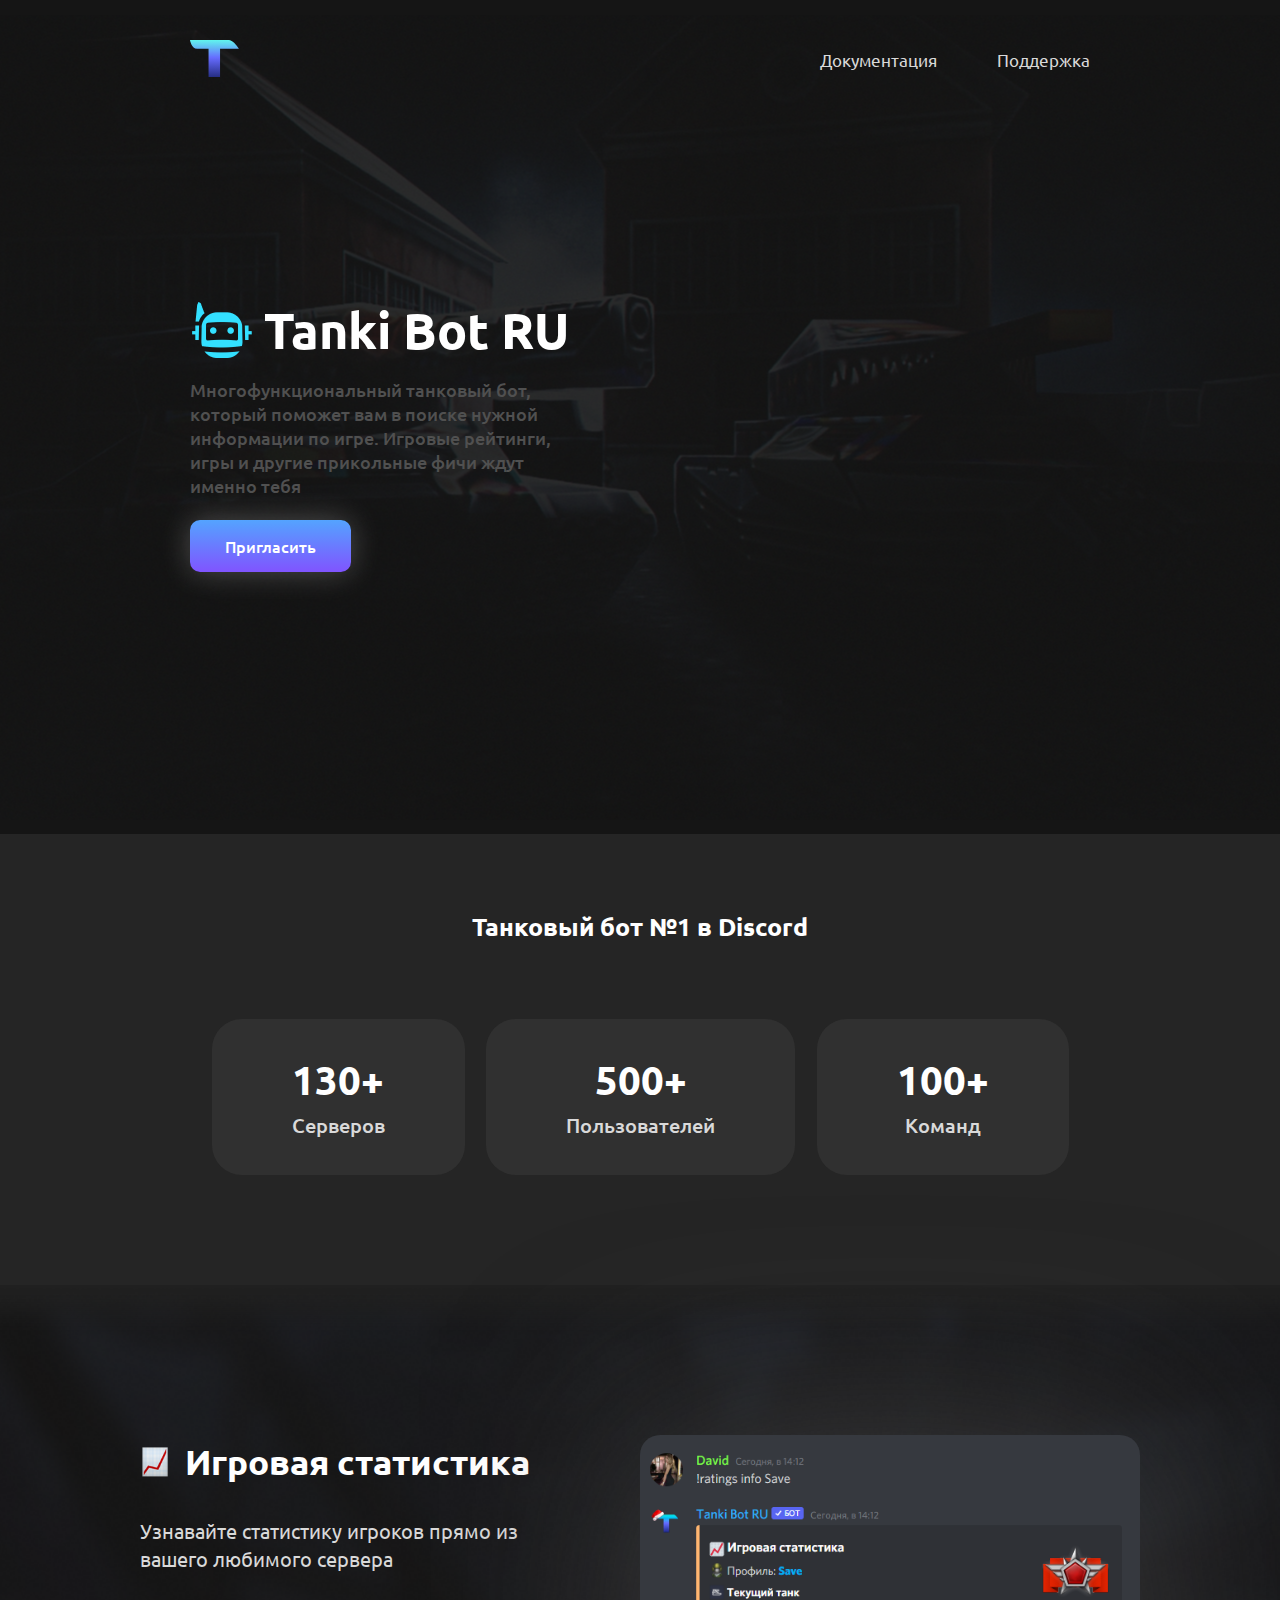
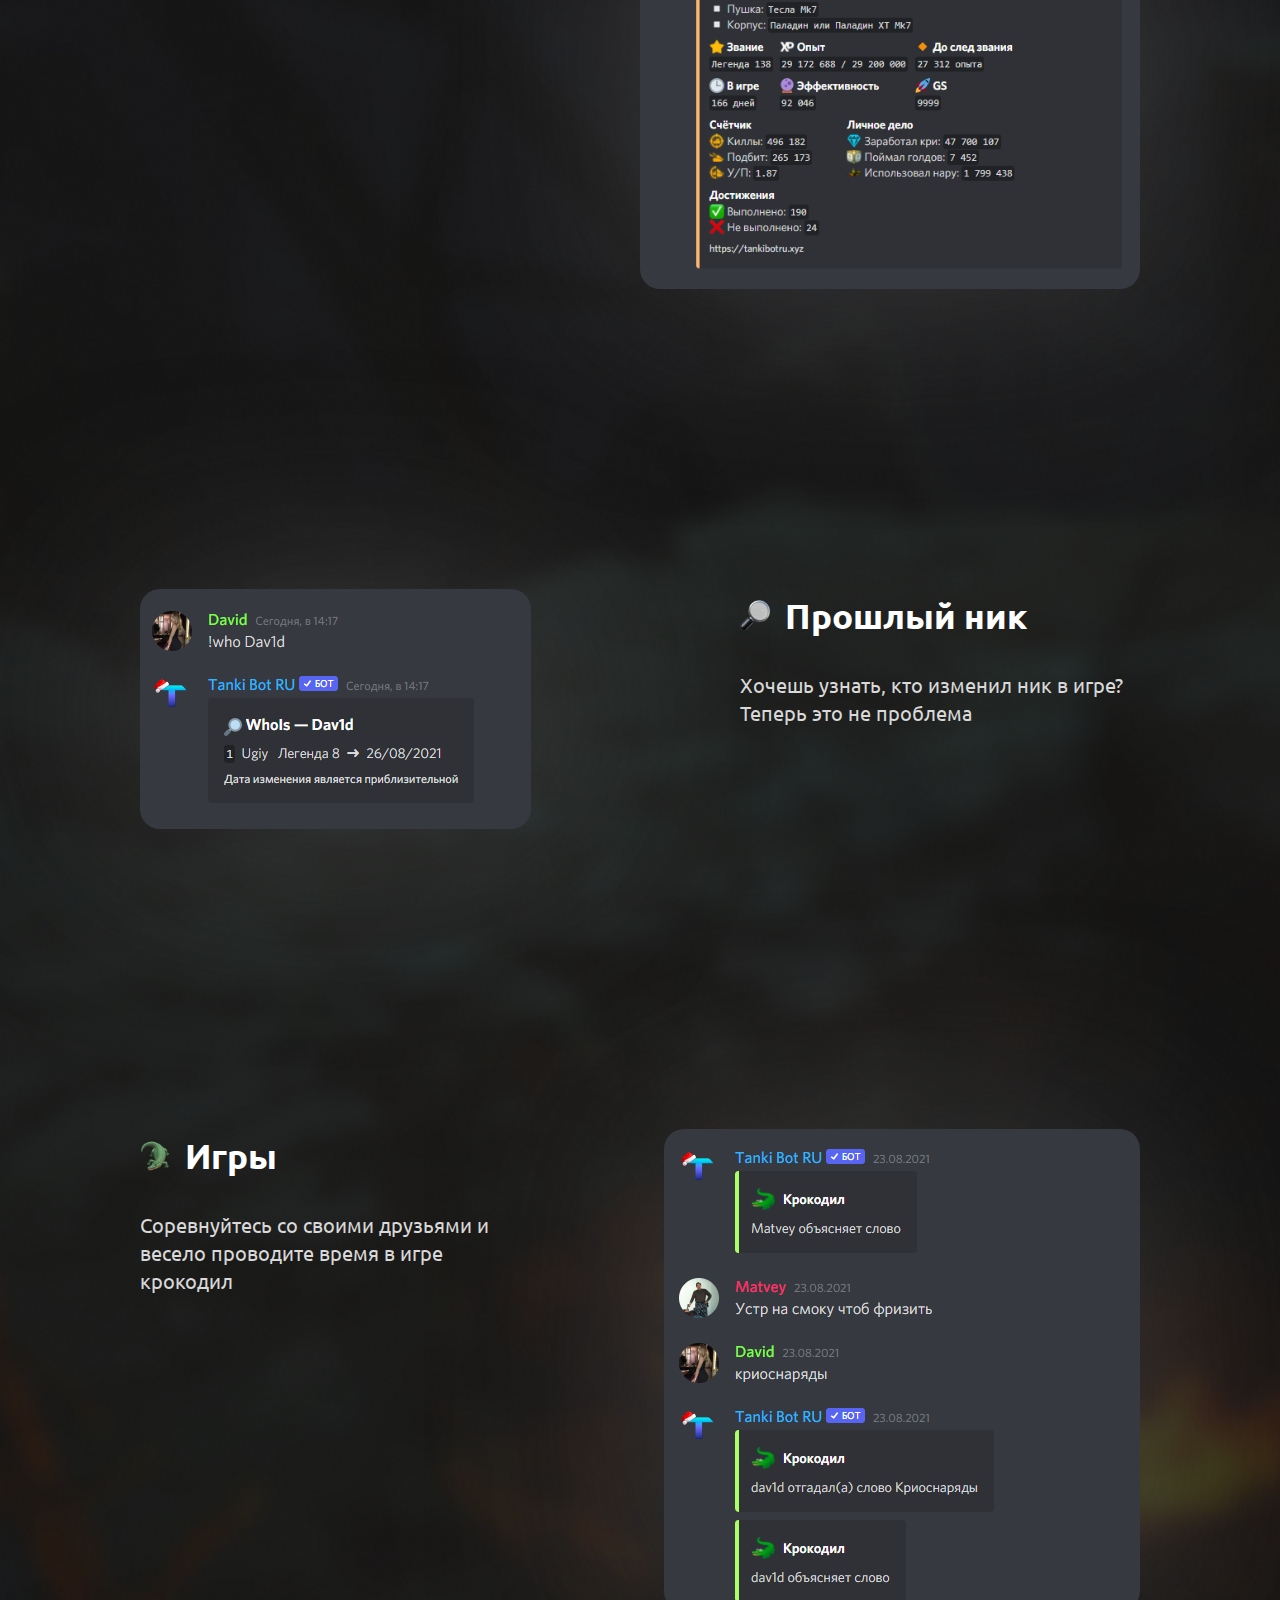
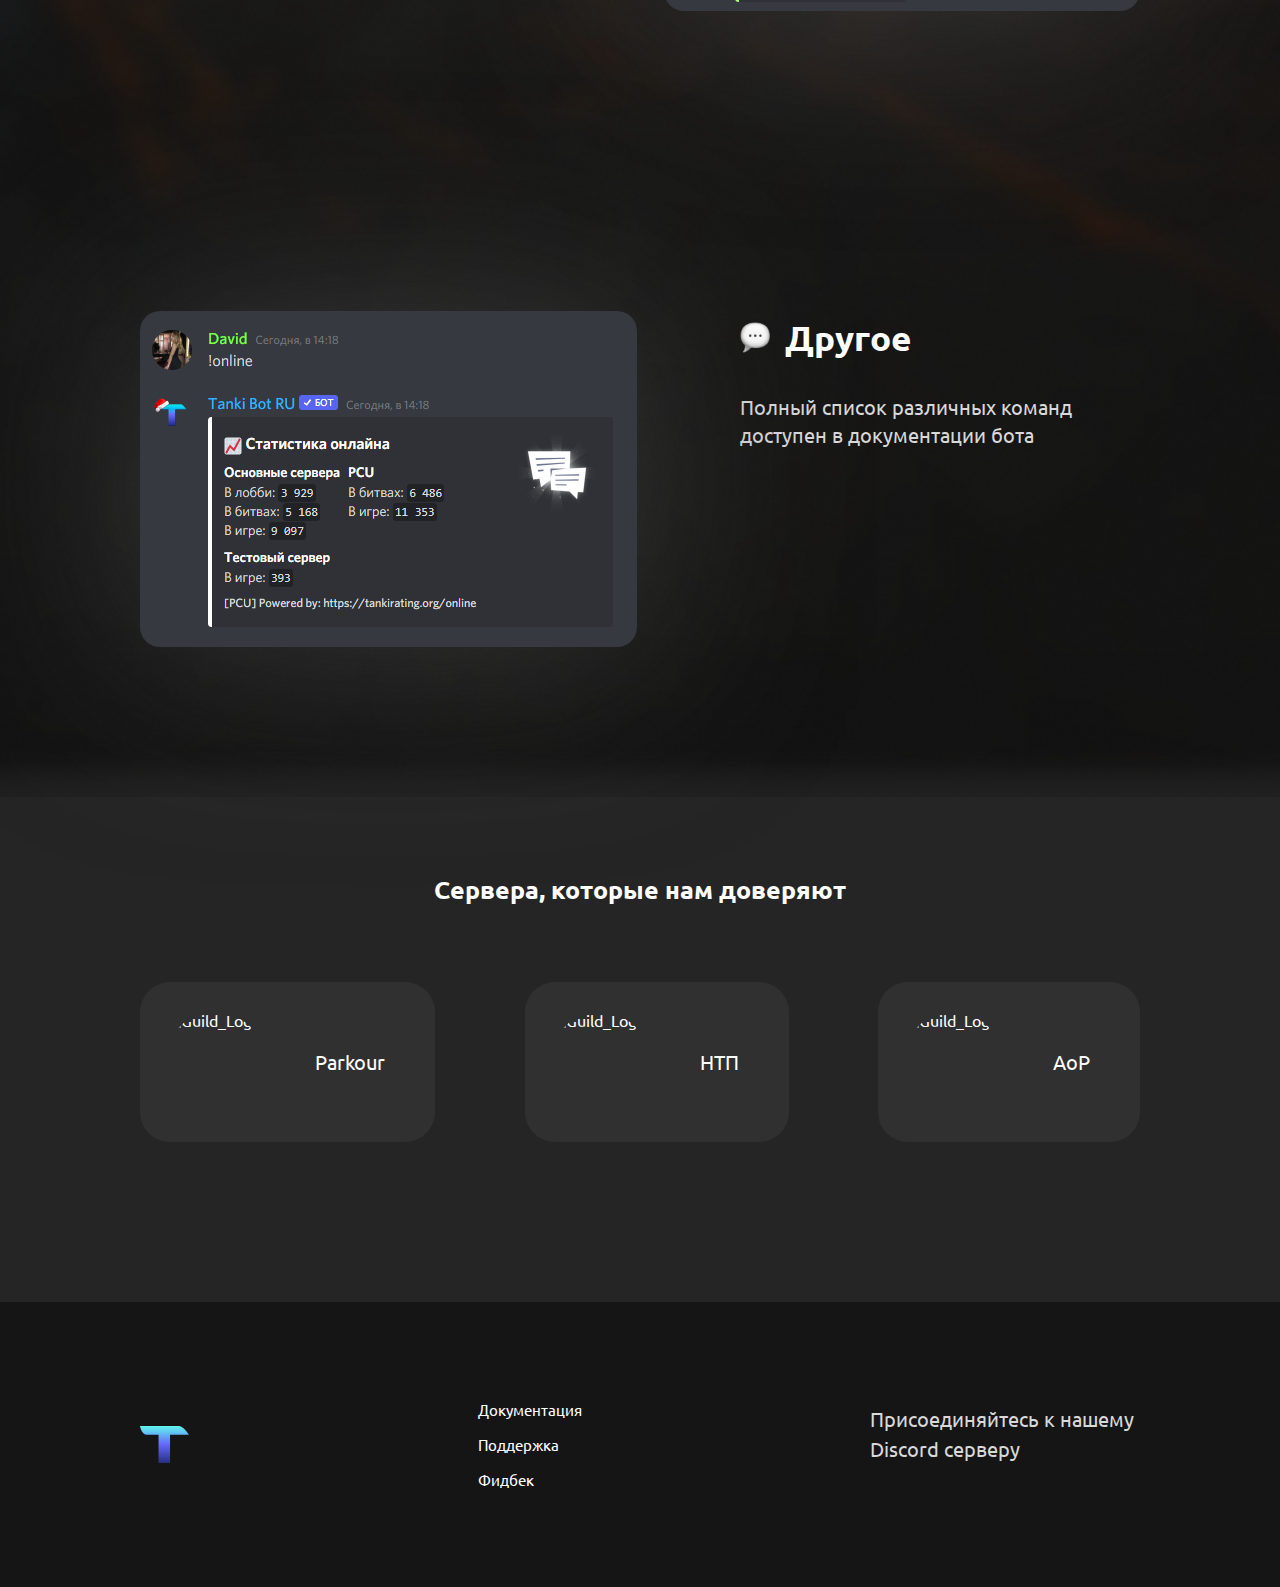
==== index.html @ c61d402e "Изменил количество серверов с 110+ на 130+" ====
<!DOCTYPE html>
<html lang="ru" dir="ltr">
<head>
    <script async src="https://www.googletagmanager.com/gtag/js?id=G-D8J0MW6M46"></script>
    <script>
      window.dataLayer = window.dataLayer || [];
      function gtag(){window.dataLayer.push(arguments);}
      gtag('js', new Date());

      gtag('config', 'G-D8J0MW6M46');
    </script>
    <title>Tanki Bot RU</title>
    <meta charset="UTF-8">
    <meta http-equiv="X-UA-Compatible" content="IE=edge">
    <meta name="theme-color" content="#2db5ff">
    <meta name="viewport" content="width=device-width, initial-scale=1.0">
    <meta name="description" content="Многофункциональный танковый бот, который поможет вам в поиске нужной информации по игре. Игровые рейтинги, игры и другие прикольные фичи ждут именно тебя" />
    <meta name="keywords" content="Tanki Bot RU, танки онлайн бот, танки бот, tanki bot, танки онлайн дискорд бот">
    <meta property="og:image" content="https://tankibotru.xyz/assets/images/logo.png" />
    <meta property="og:image:alt" content="Logo" />
    <meta property="og:site_name" content="tankibotru.xyz" />
    <meta property="og:type" content="object" />
    <meta property="og:title" content="Tanki Bot RU" />
    <meta property="og:url" content="https://tankibotru.xyz" />
    <meta property="og:description" content="Многофункциональный танковый бот, который поможет вам в поиске нужной информации по игре. Игровые рейтинги, игры и другие прикольные фичи ждут именно тебя" />
    <link rel="stylesheet" href="assets/css/reset.css">
    <link rel="stylesheet" href="assets/css/style.css">
    <link rel="stylesheet" href="assets/css/media_queries.css">
    <link rel="shortcut icon" href="assets/images/logo.svg" type="image/svg">
</head>
<body>
    <header class="header main_header">
        <div class="container container-small">

            <nav class="menu">
                <div class="menu__logo">
                    <a href="/"><img src="assets/images/logo.svg" alt="Logo"></a>
                </div>
                <ul class="menu__items">
                    <li class="menu__item">
                        <a class="menu__item-text" href="https://docs.tankibotru.xyz/" target="_blank"><i class="fas fa-book menu__icon"></i>Документация</a>
                    </li>
                    
                    <li class="menu__item">
                        <a class="menu__item-text" href="https://boosty.to/dav1dexe" target="_blank"><i class="fas fa-ruble-sign menu__icon"></i>Поддержка</a>
                    </li>
                    
                </ul>
            </nav>

            <div class="main">
                <h1 class="main__title">
                    <img class="main__image" src="assets/images/bot.png" alt="Bot"> Tanki Bot RU
                </h1>
                <p class="main__description">Многофункциональный танковый бот, который поможет вам в поиске нужной информации по игре. Игровые рейтинги, игры и другие прикольные фичи ждут именно тебя</p>
                <a class="main__button" href="https://discord.com/oauth2/authorize?client_id=876848990145105930&permissions=10240&scope=bot" target="_blank">Пригласить</a>
            </div>

        </div>
    </header>

    <section class="about">
        <div class="container container-small">
            <h2 class="about__title">Танковый бот №1 в Discord</h2>
            <div class="info">
                <div class="info__item">
                    <h3 class="info__title">130+</h3>
                    <p class="info__description">Серверов</p>
                </div>
                <div class="info__item">
                    <h3 class="info__title">500+</h3>
                    <p class="info__description">Пользователей</p>
                </div>
                <div class="info__item">
                    <h3 class="info__title">100+</h3>
                    <p class="info__description">Команд</p>
                </div>
            </div>
        </div>
    </section>

    <section class="advantage">
        <div class="container container-large">
            <div class="advantage__items">

                <div class="advantage__item">
                    <div class="advantage__text">
                        <h2 class="advantage__title">
                            <img class="advantage__icon" src="assets/images/stats.png" alt="stats"> Игровая статистика
                        </h2>
                        <p class="advantage__description">Узнавайте статистику игроков прямо из вашего любимого сервера</p>
                    </div>
                    <img class="advantage__image" src="assets/images/ratings.png" alt="ratings">
                </div>
            

                <div class="advantage__item">
                    <img class="advantage__image" src="assets/images/nicks.png" alt="nicks">
                    <div class="advantage__text">
                        <h2 class="advantage__title">
                            <img class="advantage__icon" src="assets/images/magnifier.png" alt="magnifier"> Прошлый ник
                        </h2>
                        <p class="advantage__description">Хочешь узнать, кто изменил ник в игре? Теперь это не проблема</p>
                    </div>
                </div>

                <div class="advantage__item">
                    <div class="advantage__text">
                        <h2 class="advantage__title">
                            <img class="advantage__icon" src="assets/images/croco.png" alt="croco"> Игры
                        </h2>
                        <p class="advantage__description">Соревнуйтесь со своими друзьями и весело проводите время в игре крокодил</p>
                    </div>
                    <img class="advantage__image" src="assets/images/game.png" alt="game">
                </div>

                <div class="advantage__item">
                    <img class="advantage__image" src="assets/images/other.png" alt="other">
                    <div class="advantage__text">
                        <h2 class="advantage__title">
                            <img class="advantage__icon" src="assets/images/communication.png" alt="communication"> Другое
                        </h2>
                        <p class="advantage__description">Полный список различных команд доступен в документации бота</p>
                    </div>
                </div>

            </div>  
        </div>
    </section>

    
    <section class="about">
        <div class="container container-large">
            <h2 class="about__title">Cервера, которые нам доверяют</h2>
            <div class="best_guilds">
                <div class="best_guilds__item">
                    <img class="best_guilds__photo" src="https://cdn.discordapp.com/icons/615885441857486849/4942b540cc43cdf64f30ea542fe405d4.webp?size=1024" alt="Guild_Logo">
                    <p class="best_guilds__title">Parkour</p>
                </div>

                <div class="best_guilds__item">
                    <img class="best_guilds__photo" src="https://cdn.discordapp.com/icons/821822065869848617/a_d40ebf0bbabf304f216fdc3f8d8b2475.webp?size=1024" alt="Guild_Logo">
                    <p class="best_guilds__title">НТП</p>
                </div>

                <div class="best_guilds__item">
                    <img class="best_guilds__photo" src="https://cdn.discordapp.com/icons/460798511814934529/a_0503ae449f286e769e441d36125b298b.gif?size=1024" alt="Guild_Logo">
                    <p class="best_guilds__title">AoP</p>
                </div>
            </div>
        </div>
    </section>

    <footer class="footer">
        <div class="container container-large">
            <div class="footer__items">
                <img class="footer__item footer__logo" src="assets/images/logo.svg" alt="Logo">
                <div class="footer__item">
                    <a class="footer__link" href="https://docs.tankibotru.xyz/" target="_blank">Документация</a>
                    <a class="footer__link" href="https://discord.gg/FKMMgGrFzt" target="_blank">Поддержка</a>
                    <a class="footer__link" href="https://discord.gg/FKMMgGrFzt" target="_blank">Фидбек</a>
                </div>
                <div class="footer__item">
                    <h3 class="footer__title">Присоединяйтесь к нашему Discord серверу</h3>
                    <div class="footer__icon"><a href="https://discord.gg/FKMMgGrFzt" target="_blank"><i class="fab fa-discord footer__discord"></i></a></div>
                </div>
            </div>
        </div>
    </footer>
    <link rel="stylesheet" href="https://pro.fontawesome.com/releases/v5.10.0/css/all.css" integrity="sha384-AYmEC3Yw5cVb3ZcuHtOA93w35dYTsvhLPVnYs9eStHfGJvOvKxVfELGroGkvsg+p" crossorigin="anonymous"/>
    <script src="assets/js/main.js"></script>
</body>
</html>
---- assets/css/style.css ----
@import url("https://fonts.googleapis.com/css2?family=Ubuntu:wght@400;500;700&display=swap");

html, body {
  background-color: #202020;
  font-family: 'Ubuntu', 'sans-serif', 'serif';
  scroll-behavior: smooth;
  overflow-x: hidden;
}

.header {
  background-color: #151515;
}

.main_header {
  background-image: url("../images/art.png");
  background-repeat: no-repeat;
  background-position: center;
}

.container {
  padding: 0 20px;
  margin: 0 auto;
}

.container-small {
  max-width: 1200px;
}

.container-large {
  max-width: 1300px;
}

.menu {
  padding: 40px 0;
  display: -webkit-box;
  display: -ms-flexbox;
  display: flex;
  -webkit-box-pack: justify;
      -ms-flex-pack: justify;
          justify-content: space-between;
  -webkit-box-align: center;
      -ms-flex-align: center;
          align-items: center;
}

.menu__items {
  display: -webkit-box;
  display: -ms-flexbox;
  display: flex;
  font-weight: 400;
}

.menu__item:not(:last-child) {
  padding-right: 50px;
}

.menu__item {
  display: -webkit-box;
  display: -ms-flexbox;
  display: flex;
  padding-right: 0px;
  -webkit-box-align: center;
      -ms-flex-align: center;
          align-items: center;
}

.menu__item-text {
  font-size: 17px;
  color: #d9d9d9;
  text-decoration: none;
  -webkit-transition: .5s color;
  transition: .5s color;
}

.menu__item-text:hover {
  color: #00B2FF;
}

.menu__icon {
  padding-right: 10px;
}

.menu__icon:hover {
  fill: #00B2FF;
}

.main {
  width: 395px;
  padding: 180px 0 280px 0;
}

.main__title {
  color: #fff;
  font-size: 50px;
  font-weight: 700;
  display: -webkit-box;
  display: -ms-flexbox;
  display: flex;
  -webkit-box-align: center;
      -ms-flex-align: center;
          align-items: center;
}

.main__image {
  margin: 0 10px 0 0;
}

.main__description {
  color: #505050;
  font-weight: 500;
  font-size: 18px;
  padding: 16px 0 40px 0;
  line-height: 24px;
}

.main__button {
  background: -webkit-gradient(linear, left top, left bottom, from(#54A3FF), to(#8054FF));
  background: linear-gradient(180deg, #54A3FF 0%, #8054FF 100%);
  padding: 15px 35px;
  color: #fff;
  font-weight: 500;
  text-decoration: none;
  border-radius: 10px;
  -webkit-box-shadow: 0px 0px 30px rgba(255, 255, 255, 0.25);
          box-shadow: 0px 0px 30px rgba(255, 255, 255, 0.25);
  -webkit-transition: -webkit-box-shadow .5s;
  transition: -webkit-box-shadow .5s;
  transition: box-shadow .5s;
  transition: box-shadow .5s, -webkit-box-shadow .5s;
}

.main__button:hover {
  -webkit-box-shadow: 0px 0px 50px rgba(255, 255, 255, 0.25);
          box-shadow: 0px 0px 50px rgba(255, 255, 255, 0.25);
}

.about {
  padding: 80px 0;
  background-color: #252525;
  color: #fff;
}

.about__title {
  text-align: center;
  font-weight: 700;
  font-size: 25px;
}

.info {
  padding: 80px 0 30px;
  text-align: center;
  display: -webkit-box;
  display: -ms-flexbox;
  display: flex;
  -webkit-box-pack: space-evenly;
      -ms-flex-pack: space-evenly;
          justify-content: space-evenly;
}

.info__item {
  padding: 40px 80px;
  background-color: #303030;
  border-radius: 30px;
}

.info__title {
  font-size: 40px;
  font-weight: 700;
}

.info__description {
  font-size: 20px;
  font-weight: 500;
  padding-top: 16px;
  color: #d9d9d9;
}

.advantage {
  background-image: url("../images/game_background.png");
  background-repeat: no-repeat;
  background-position: center;
  background-size: cover;
}

.advantage__text {
  width: 500px;
}

.advantage__items {
  display: -webkit-box;
  display: -ms-flexbox;
  display: flex;
  -webkit-box-orient: vertical;
  -webkit-box-direction: normal;
      -ms-flex-direction: column;
          flex-direction: column;
}

.advantage__item {
  padding: 150px 0;
  display: -webkit-box;
  display: -ms-flexbox;
  display: flex;
  -webkit-box-pack: justify;
      -ms-flex-pack: justify;
          justify-content: space-between;
}

.advantage__image {
  -webkit-filter: drop-shadow(0 0 100px #5050509a);
          filter: drop-shadow(0 0 100px #5050509a);
  border-radius: 20px;
}

.advantage__title {
  font-size: 43px;
  font-weight: 700;
  color: #fff;
  line-height: 54px;
  display: -webkit-box;
  display: -ms-flexbox;
  display: flex;
  -webkit-box-align: center;
      -ms-flex-align: center;
          align-items: center;
}

.advantage__icon {
  margin: 0 15px 0 0;
}

.advantage__description {
  padding-top: 28px;
  font-size: 20px;
  font-weight: 400;
  color: #d9d9d9;
  line-height: 140%;
}

.best_guilds {
  padding: 80px 0;
  display: -webkit-box;
  display: -ms-flexbox;
  display: flex;
  -webkit-box-pack: justify;
      -ms-flex-pack: justify;
          justify-content: space-between;
}

.best_guilds__item {
  padding: 30px 0;
  display: -webkit-box;
  display: -ms-flexbox;
  display: flex;
  -webkit-box-pack: justify;
      -ms-flex-pack: justify;
          justify-content: space-between;
  -webkit-box-align: center;
      -ms-flex-align: center;
          align-items: center;
  background-color: #303030;
  border-radius: 30px;
}

.best_guilds__photo {
  margin: 0 0 0 25px;
  width: 100px;
  height: 100px;
  border-radius: 100%;
}

.best_guilds__title {
  padding: 0 50px;
  font-size: 20px;
  font-weight: 400;
  text-overflow: ellipsis;
}

.footer {
  background-color: #151515;
}

.footer__items {
  padding: 100px 0;
  display: -webkit-box;
  display: -ms-flexbox;
  display: flex;
  -webkit-box-pack: justify;
      -ms-flex-pack: justify;
          justify-content: space-between;
  -webkit-box-align: center;
      -ms-flex-align: center;
          align-items: center;
}

.footer__item {
  font-size: 15px;
  font-weight: 400;
  display: -webkit-box;
  display: -ms-flexbox;
  display: flex;
  -webkit-box-orient: vertical;
  -webkit-box-direction: normal;
      -ms-flex-direction: column;
          flex-direction: column;
}

.footer__link {
  text-decoration: none;
  color: #fff;
  -webkit-transition: color .5s;
  transition: color .5s;
}

.footer__link:not(:first-child) {
  padding-top: 20px;
}

.footer__link:hover {
  color: #00B2FF;
}

.footer__title {
  width: 270px;
  font-size: 20px;
  color: #d9d9d9;
  line-height: 30px;
}

.footer__icon {
  margin-top: 20px;
  font-size: 30px;
}

.footer__discord {
  color: #7289DA;
  -webkit-transition: .5s color;
  transition: .5s color;
}

.footer__discord:hover {
  color: #a6b9ff;
}

::-webkit-scrollbar {
  width: 5px;
}

::-webkit-scrollbar-thumb {
  background: #00B2FF;
  border-radius: 5px;
}

::-webkit-scrollbar-track {
  background-color: #2a50a521;
  width: 4px;
}

.support {
  padding: 200px 0;
}

.support__title {
  color: #00B2FF;
  font-size: 70px;
  font-weight: 700;
  text-align: center;
}

.support__line {
  margin: 100px 0 0;
  opacity: .5;
}

.support__items {
  font-size: 23px;
  font-weight: 400;
  color: #fff;
  padding: 200px 0 0;
}

.support__description:not(:last-child) {
  padding-top: 45px;
}

.support__description:last-child {
  padding-top: 150px;
}

.support__link {
  font-weight: 700;
  text-decoration: none;
  color: #fff;
  -webkit-transition: color .5s;
  transition: color .5s;
}

.support__link:hover {
  color: #00B2FF;
}

.donation {
  margin: 100px 0 0;
  display: -webkit-box;
  display: -ms-flexbox;
  display: flex;
  -webkit-box-align: center;
      -ms-flex-align: center;
          align-items: center;
}

.donation__item {
  width: 50px;
  height: 50px;
  background-color: #FF7539;
  border-radius: 50%;
  padding: 30px;
  -webkit-transition: background-color .5s;
  transition: background-color .5s;
}

.donation__item:hover {
  background-color: #a84b23;
}

.donation__image {
  padding-left: 3px;
}

.donation__title {
  padding-left: 50px;
}
---- assets/css/media_queries.css ----
@media screen and (max-width: 1400px) {
  .container-small {
    max-width: 900px;
  }
  .container-large {
    max-width: 1000px;
  }
  .advantage__icon {
    max-width: 30px;
  }
  .advantage__text {
    max-width: 400px;
  }
  .advantage__title {
    font-size: 35px;
  }
  .advantage__image {
    max-width: 500px;
  }
  .support__title {
    font-size: 60px;
  }
  .support__items {
    padding: 200px 0 0;
  }
}

@media screen and (max-width: 1100px) {
  .container-small {
    max-width: 800px;
  }
  .container-large {
    max-width: 900px;
  }
  .info__title {
    font-size: 25px;
  }
  .info__description {
    font-size: 15px;
  }
  .advantage__icon {
    max-width: 30px;
  }
  .advantage__text {
    max-width: 300px;
  }
  .advantage__title {
    font-size: 25px;
  }
  .advantage__description {
    font-size: 18px;
  }
  .advantage__image {
    max-width: 450px;
  }
  .best_guilds__photo {
    max-width: 50px;
    max-height: 50px;
  }
}

@media screen and (max-width: 900px) {
  .container-small {
    max-width: 600px;
  }
  .container-large {
    max-width: 700px;
  }
  .info__item {
    padding: 30px 50px;
  }
  .info__title {
    font-size: 20px;
  }
  .info__description {
    font-size: 13px;
  }
  .advantage {
    padding: 50px 0;
  }
  .advantage__item {
    padding: 100px 0;
  }
  .advantage__icon {
    max-width: 30px;
  }
  .advantage__title {
    font-size: 23px;
  }
  .advantage__image {
    max-width: 300px;
  }
  .about {
    padding: 80px 0;
  }
  .best_guilds__photo {
    max-width: 40px;
    max-height: 40px;
  }
  .best_guilds__title {
    font-size: 12px;
    padding: 0 30px;
  }
  .footer__title {
    font-size: 17px;
  }
}

@media screen and (max-width: 700px) {
  .container-small {
    max-width: 500px;
  }
  .container-large {
    max-width: 600px;
  }
  .menu__item-text {
    font-size: 13px;
  }
  .info__item {
    padding: 30px;
    margin: 20px 0;
  }
  .advantage {
    padding: 50px 0;
  }
  .advantage__item {
    padding: 70px 0;
  }
  .advantage__icon {
    max-width: 25px;
  }
  .advantage__title {
    font-size: 25px;
  }
  .advantage__description {
    font-size: 15px;
  }
  .advantage__image {
    max-width: 250px;
  }
  .about {
    padding: 60px 0 30px;
  }
  .about__title {
    line-height: 1.5;
  }
  .footer__title {
    font-size: 15px;
  }
  .footer__link {
    font-size: 14px;
  }
  .footer__icon {
    font-size: 25px;
  }
}

@media screen and (max-width: 600px) {
  .container-small {
    max-width: 500px;
  }
  .container-large {
    max-width: 600px;
  }
  .advantage {
    padding: 50px 0;
  }
  .advantage__item:not(:first-child) {
    margin: 0 0;
  }
  .advantage__icon {
    max-width: 20px;
  }
  .advantage__text {
    max-width: 250px;
  }
  .advantage__title {
    font-size: 20px;
  }
  .advantage__description {
    padding-top: 0;
    font-size: 15px;
  }
  .advantage__image {
    max-width: 230px;
  }
  .best_guilds__photo {
    max-width: 30px;
    max-height: 30px;
  }
  .best_guilds__title {
    font-size: 10px;
    padding: 0 30px;
  }
  .support {
    padding: 100px 0 0;
  }
  .support__items {
    padding: 150px 0;
  }
  .support__title {
    font-size: 50px;
  }
  .support__description {
    font-size: 16px;
  }
  .support__description:not(:last-child) {
    padding-top: 30px;
  }
}

@media screen and (max-width: 550px) {
  .advantage__image {
    max-width: 200px;
  }
  .best_guilds {
    -webkit-box-orient: vertical;
    -webkit-box-direction: normal;
        -ms-flex-direction: column;
            flex-direction: column;
  }
  .best_guilds__item {
    margin-top: 30px;
  }
  .best_guilds__title {
    font-size: 20px;
  }
  .best_guilds__photo {
    max-width: 50px;
    max-height: 50px;
  }
}

@media screen and (max-width: 500px) {
  .container-small {
    max-width: 300px;
  }
  .container-large {
    max-width: 400px;
  }
  .menu__logo {
    display: none;
  }
  .menu__item:not(:last-child) {
    padding-right: 38px;
  }
  .menu__item-text {
    font-size: 10px;
  }
  .main {
    padding: 70px 0 150px;
    max-width: 300px;
  }
  .main__title {
    font-size: 30px;
  }
  .main__image {
    max-width: 30px;
    max-height: 30px;
  }
  .main__description {
    font-size: 13px;
    max-width: 260px;
    padding: 16px 0 25px 0;
  }
  .main__button {
      padding: 13px 30px;
      font-size: 13px;
  }
  .advantage__item {
    -webkit-box-orient: vertical;
    -webkit-box-direction: normal;
        -ms-flex-direction: column;
            flex-direction: column;
  }
  .advantage__text {
    max-width: 100%;
  }
  .advantage__image {
    margin: 20px 0 0;
    max-width: 100%;
  }
  .info {
    -webkit-box-orient: vertical;
    -webkit-box-direction: normal;
        -ms-flex-direction: column;
            flex-direction: column;
  }
  .support__items {
    padding: 100px 0;
  }
  .support__title {
    font-size: 40px;
  }
  .donation__title {
    font-size: 13px;
  }
  .footer__items {
    padding: 50px 0;
    -webkit-box-orient: vertical;
    -webkit-box-direction: normal;
        -ms-flex-direction: column;
            flex-direction: column;
    -webkit-box-align: start;
        -ms-flex-align: start;
            align-items: flex-start;
  }
  .footer__item {
    padding: 30px 0;
  }
}

@media screen and (max-width: 320px) {
  .menu__item-text {
    font-size: 9px;
  }
}

@media screen and (max-width: 280px) {
  .menu__item:not(:last-child) {
    padding-right: 37px;
  }
  .menu__item-text {
    font-size: 7px;
  }
  .main {
    max-width: 250px;
  }
  .support__title {
    font-size: 30px;
  }
  .support__description {
    font-size: 14px;
  }
  .footer__title {
    font-size: 14px;
  }
}
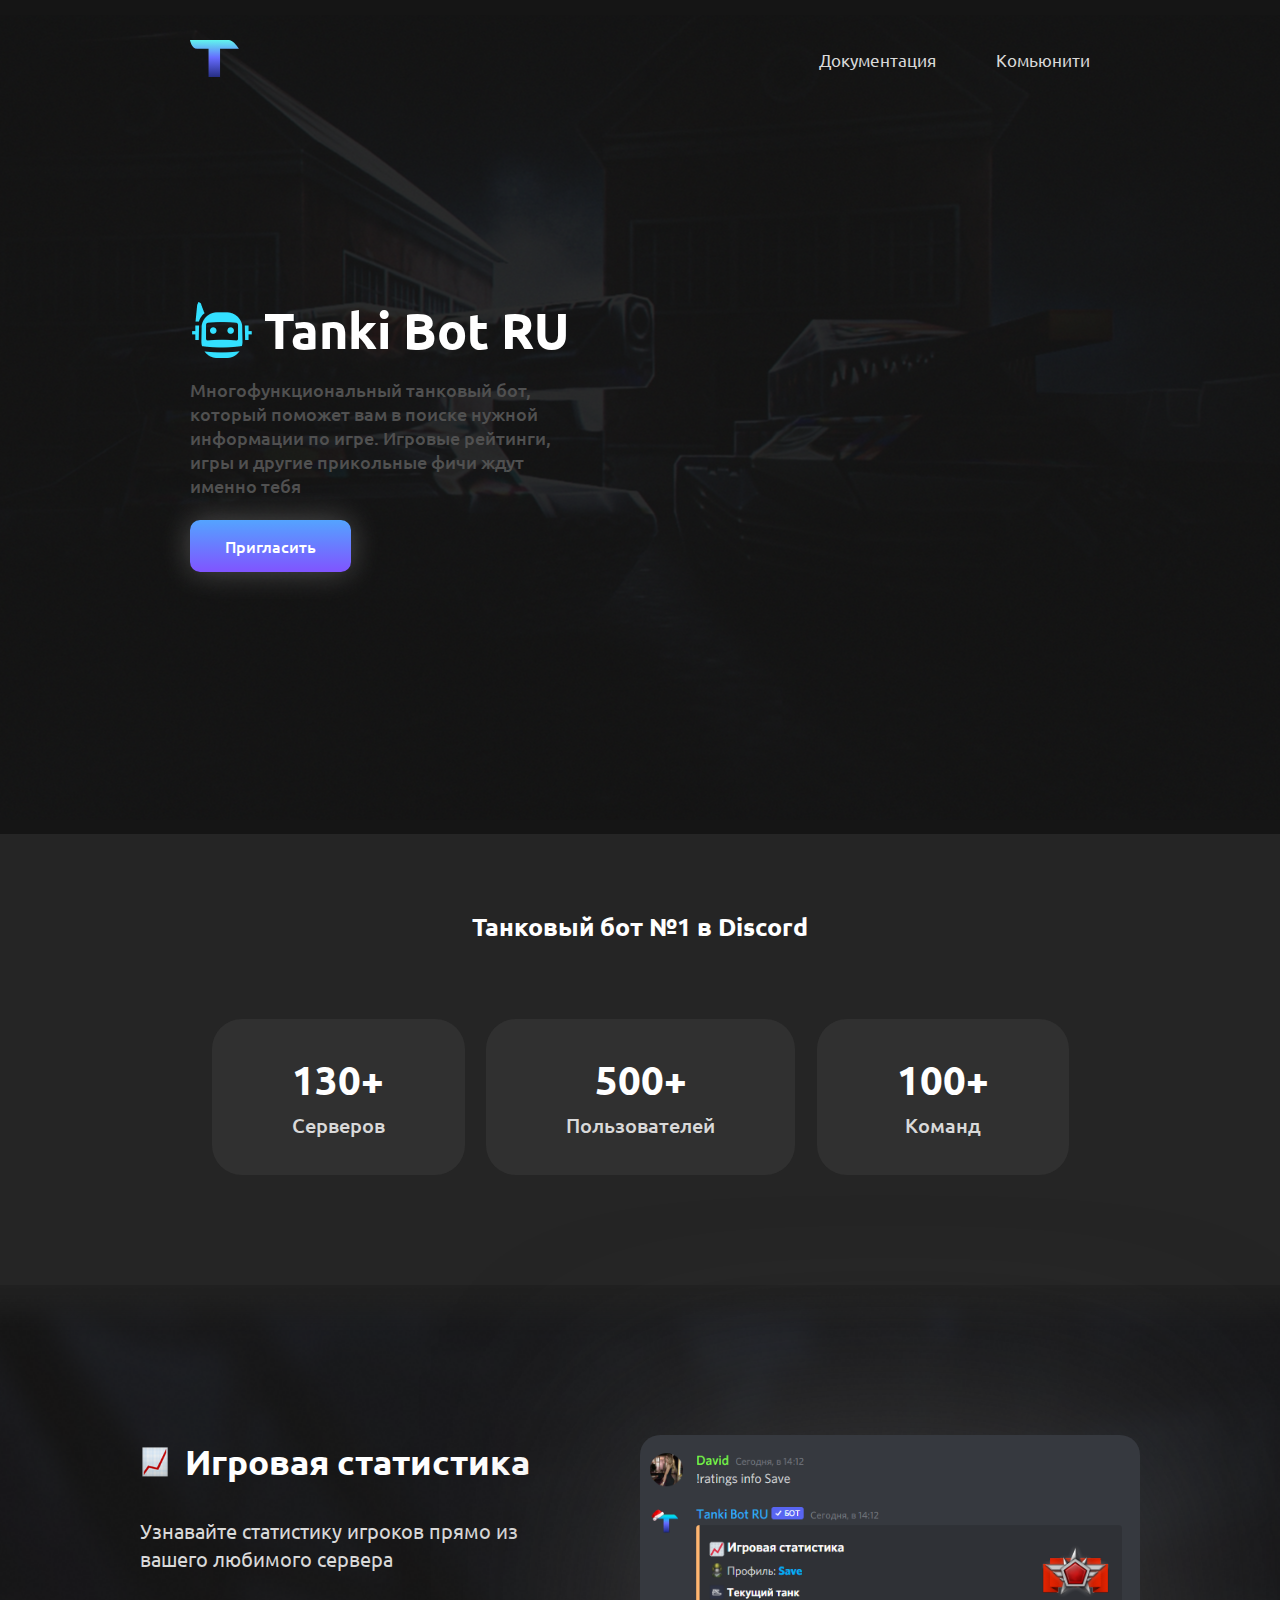
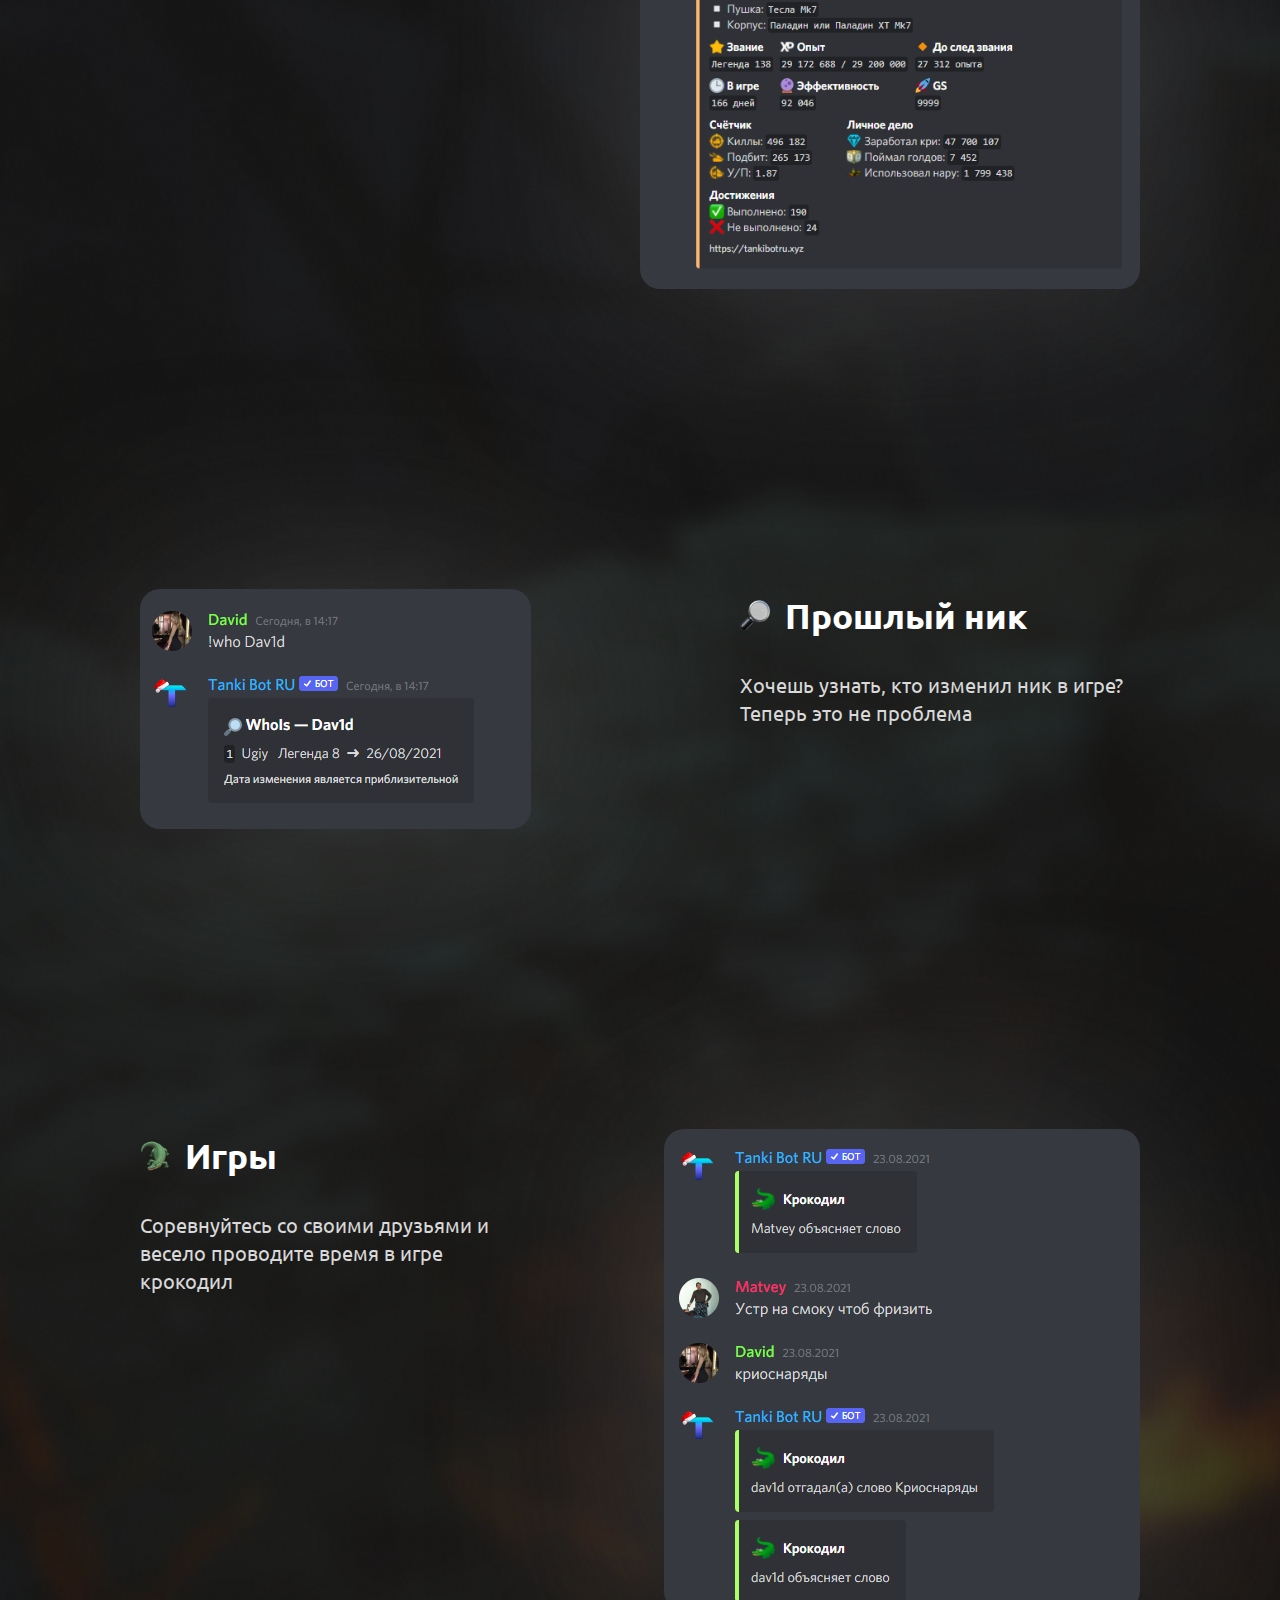
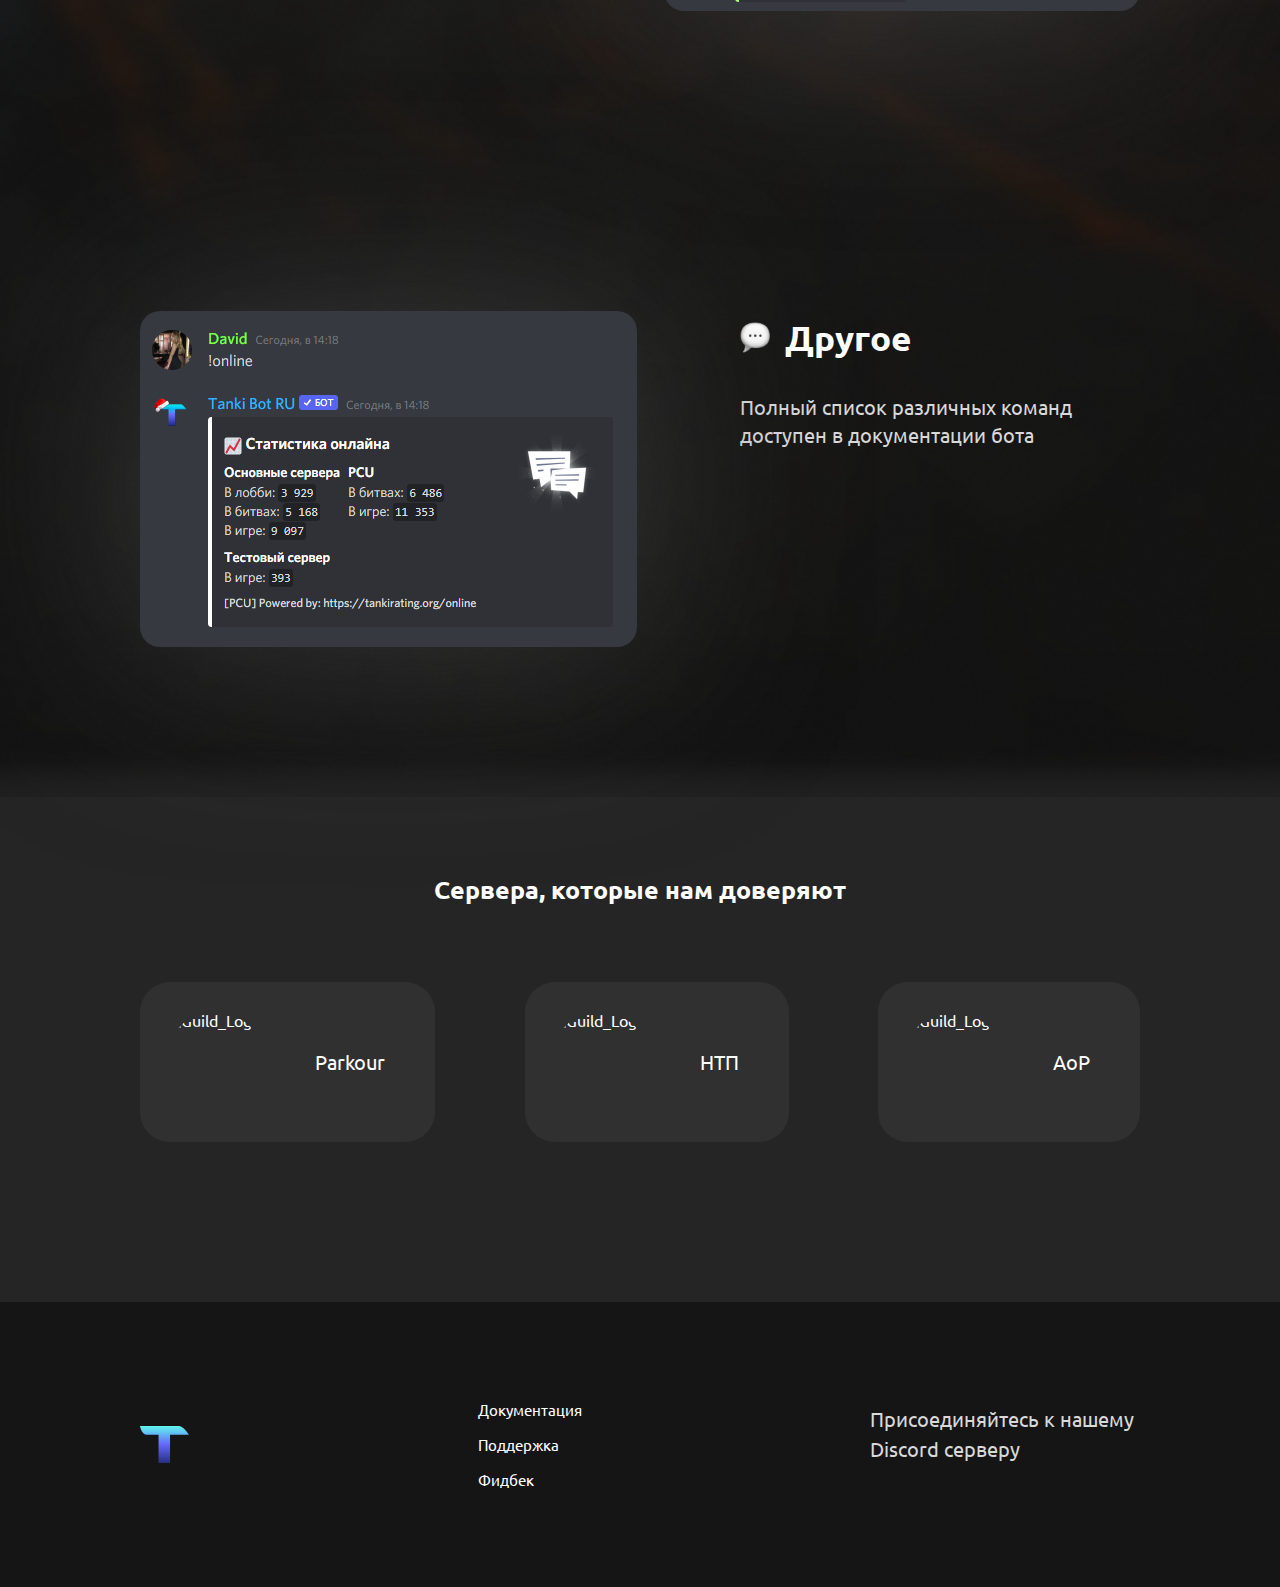
==== commit 90f5cb01: "Обновил навбар" ====
--- a/index.html
+++ b/index.html
@@ -42,7 +42,7 @@
                     </li>
                     
                     <li class="menu__item">
-                        <a class="menu__item-text" href="https://boosty.to/dav1dexe" target="_blank"><i class="fas fa-ruble-sign menu__icon"></i>Поддержка</a>
+                        <a class="menu__item-text" href="https://boosty.to/dav1dexe" target="_blank"><i class="fab fa-discord menu__icon"></i>Комьюнити</a>
                     </li>
                     
                 </ul>
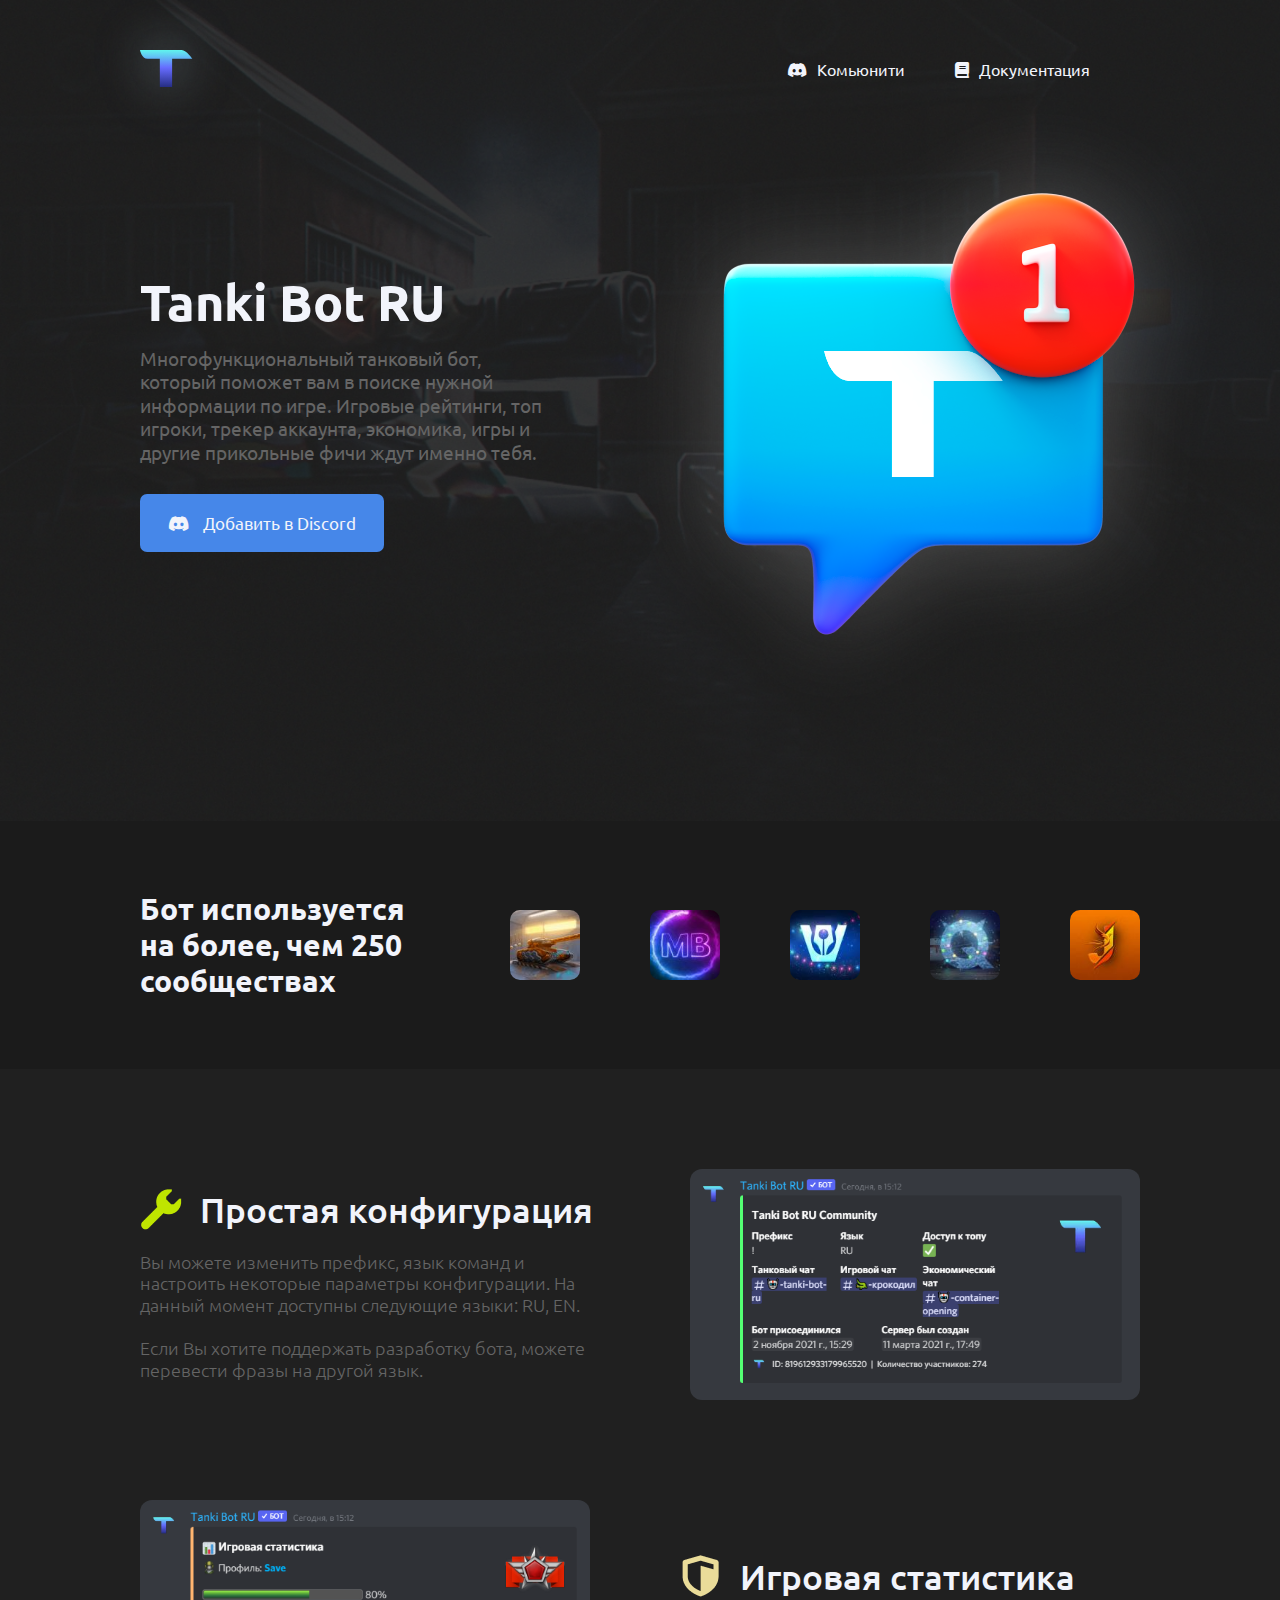
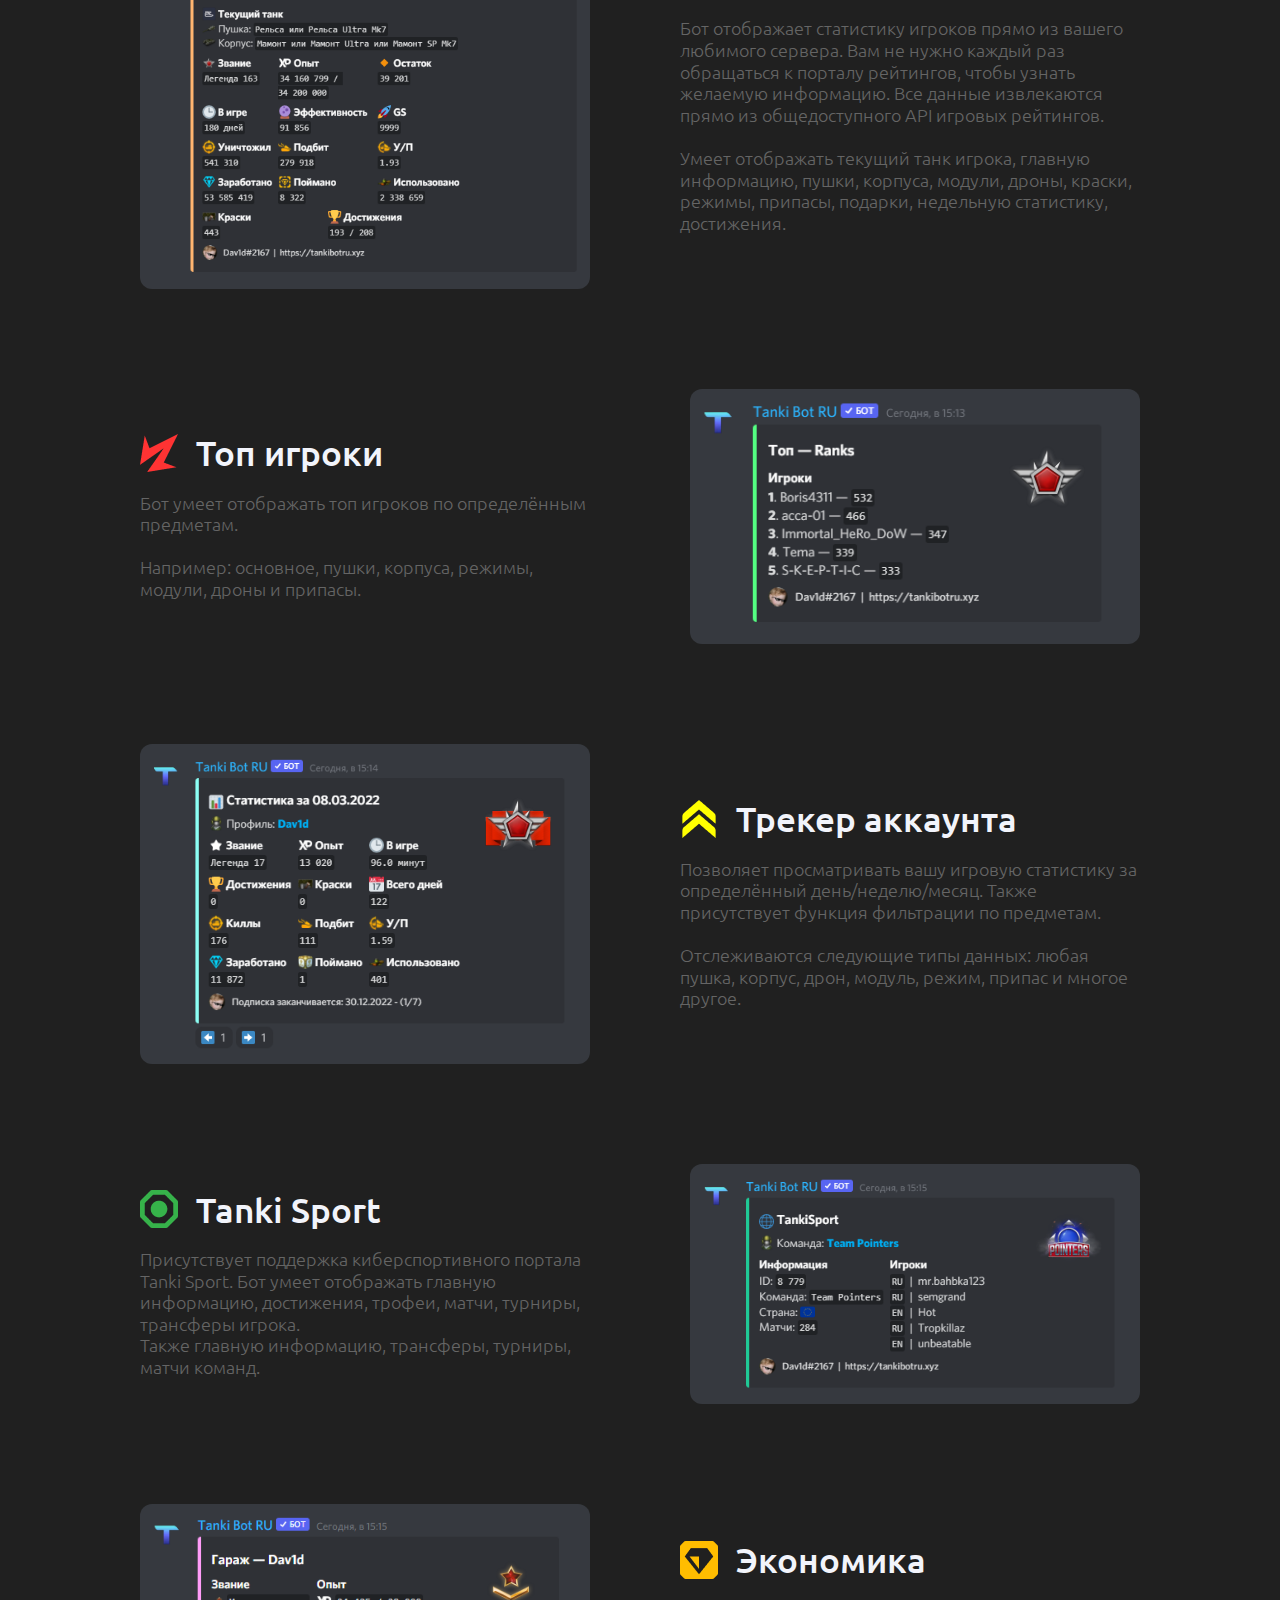
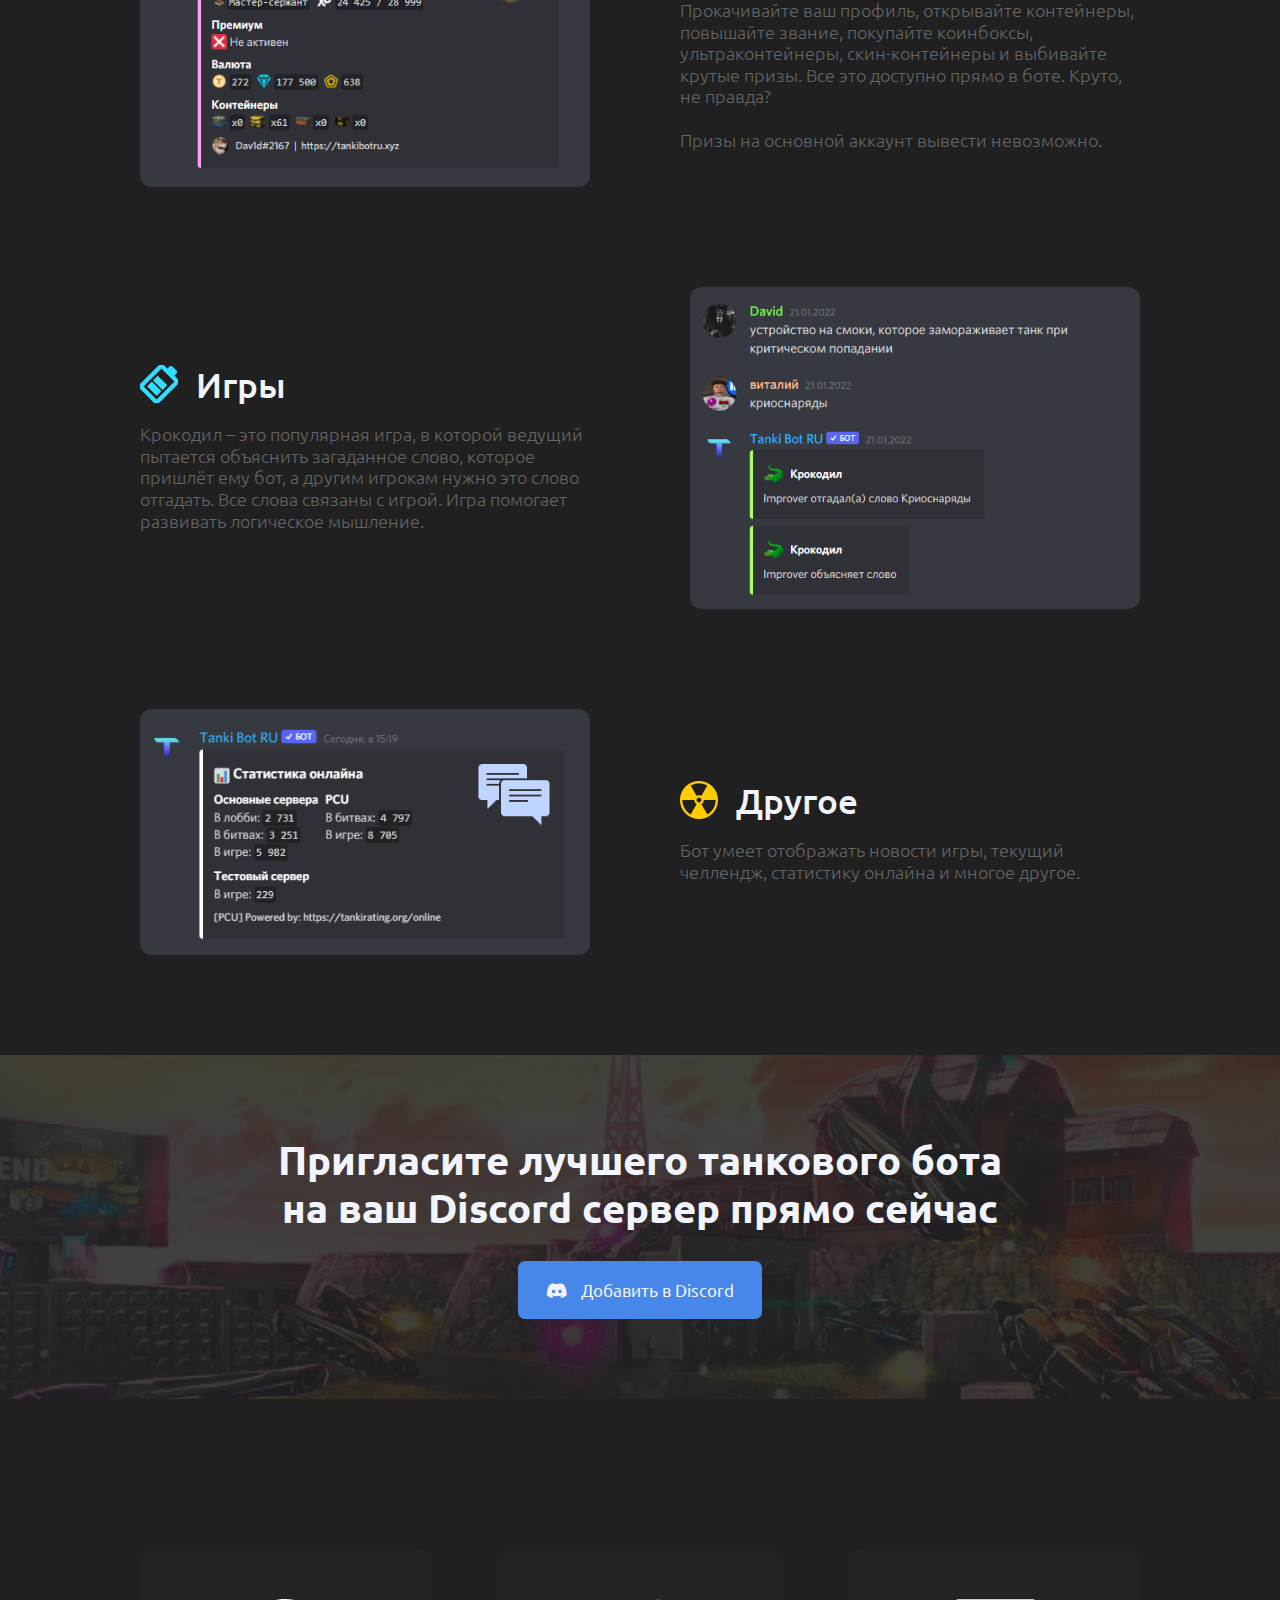
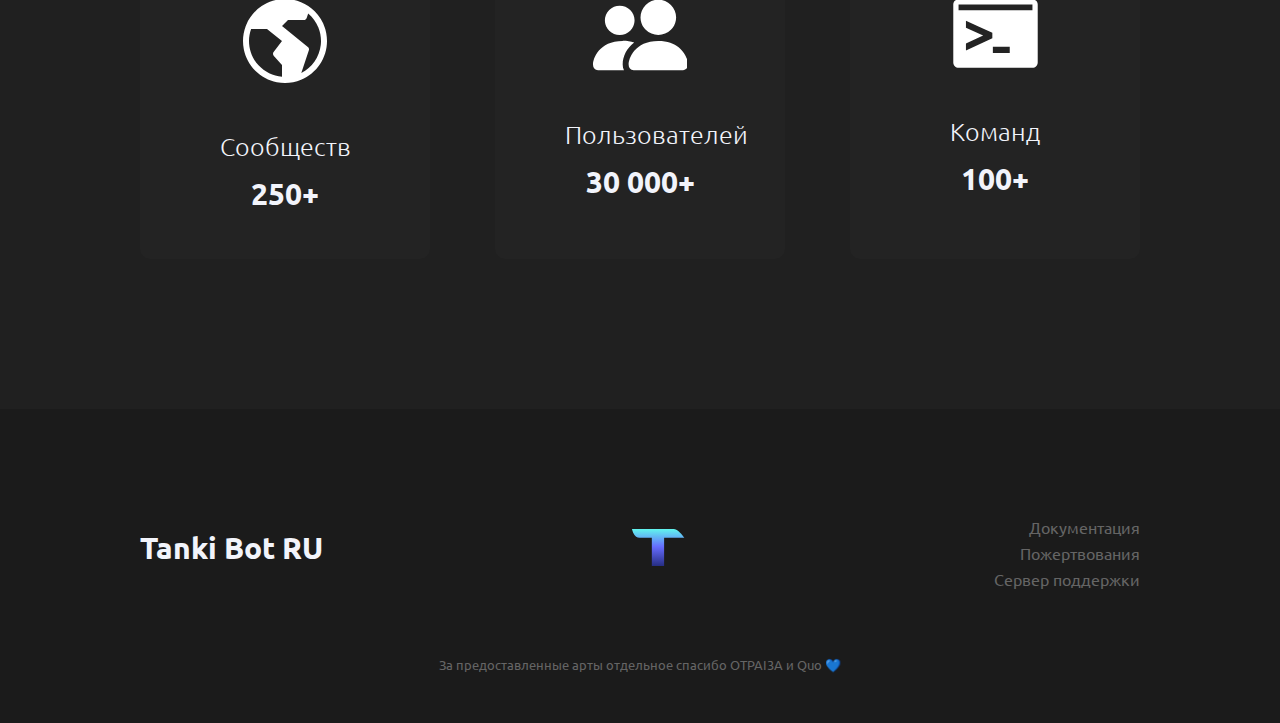
==== commit b5964b05: "reDesign" ====
--- a/index.html
+++ b/index.html
@@ -1,173 +1,291 @@
 <!DOCTYPE html>
 <html lang="ru" dir="ltr">
 <head>
-    <script async src="https://www.googletagmanager.com/gtag/js?id=G-D8J0MW6M46"></script>
-    <script>
-      window.dataLayer = window.dataLayer || [];
-      function gtag(){window.dataLayer.push(arguments);}
-      gtag('js', new Date());
-
-      gtag('config', 'G-D8J0MW6M46');
-    </script>
-    <title>Tanki Bot RU</title>
     <meta charset="UTF-8">
     <meta http-equiv="X-UA-Compatible" content="IE=edge">
-    <meta name="theme-color" content="#2db5ff">
     <meta name="viewport" content="width=device-width, initial-scale=1.0">
-    <meta name="description" content="Многофункциональный танковый бот, который поможет вам в поиске нужной информации по игре. Игровые рейтинги, игры и другие прикольные фичи ждут именно тебя" />
-    <meta name="keywords" content="Tanki Bot RU, танки онлайн бот, танки бот, tanki bot, танки онлайн дискорд бот">
+    <meta name="theme-color" content="#4687E9">
+    <meta name="description" content="Многофункциональный танковый бот, который поможет вам в поиске нужной информации по игре. Игровые рейтинги, топ игроки, трекер аккаунта, экономика, игры и другие прикольные фичи ждут именно тебя." />
+    <meta name="keywords" content="Tanki Bot RU, tankibot, tanki bot ru, танки онлайн бот">
     <meta property="og:image" content="https://tankibotru.xyz/assets/images/logo.png" />
     <meta property="og:image:alt" content="Logo" />
     <meta property="og:site_name" content="tankibotru.xyz" />
     <meta property="og:type" content="object" />
     <meta property="og:title" content="Tanki Bot RU" />
     <meta property="og:url" content="https://tankibotru.xyz" />
-    <meta property="og:description" content="Многофункциональный танковый бот, который поможет вам в поиске нужной информации по игре. Игровые рейтинги, игры и другие прикольные фичи ждут именно тебя" />
+    <meta property="og:description" content="Многофункциональный танковый бот, который поможет вам в поиске нужной информации по игре. Игровые рейтинги, топ игроки, трекер аккаунта, экономика, игры и другие прикольные фичи ждут именно тебя." />
+    <title>Tanki Bot RU</title>
     <link rel="stylesheet" href="assets/css/reset.css">
     <link rel="stylesheet" href="assets/css/style.css">
     <link rel="stylesheet" href="assets/css/media_queries.css">
     <link rel="shortcut icon" href="assets/images/logo.svg" type="image/svg">
 </head>
 <body>
-    <header class="header main_header">
-        <div class="container container-small">
-
+    <header class="header">
+        <div class="container">
             <nav class="menu">
-                <div class="menu__logo">
-                    <a href="/"><img src="assets/images/logo.svg" alt="Logo"></a>
-                </div>
+                <div class="logo">
+                    <a href="/"><img class="logo__image" src="assets/images/logo.svg" alt="logo"></a>
+                </div>
+
                 <ul class="menu__items">
                     <li class="menu__item">
-                        <a class="menu__item-text" href="https://docs.tankibotru.xyz/" target="_blank"><i class="fas fa-book menu__icon"></i>Документация</a>
+                        <a class="menu__item-text" href="https://dsc.gg/tankibotrucommunity" target="_blank">
+                            <i class="menu__icon fa-brands fa-discord"></i>Комьюнити
+                        </a>
                     </li>
                     
                     <li class="menu__item">
-                        <a class="menu__item-text" href="https://boosty.to/dav1dexe" target="_blank"><i class="fab fa-discord menu__icon"></i>Комьюнити</a>
+                        <a class="menu__item-text" href="https://docs.tankibotru.xyz" target="_blank">
+                            <i class="menu__icon fa-solid fa-book"></i>Документация
+                        </a>
                     </li>
-                    
                 </ul>
+
             </nav>
 
             <div class="main">
-                <h1 class="main__title">
-                    <img class="main__image" src="assets/images/bot.png" alt="Bot"> Tanki Bot RU
-                </h1>
-                <p class="main__description">Многофункциональный танковый бот, который поможет вам в поиске нужной информации по игре. Игровые рейтинги, игры и другие прикольные фичи ждут именно тебя</p>
-                <a class="main__button" href="https://discord.com/oauth2/authorize?client_id=876848990145105930&permissions=10240&scope=bot" target="_blank">Пригласить</a>
-            </div>
-
+                <div class="information">
+                    <h1 class="information__title">Tanki Bot RU</h1>
+                    <p class="information__description">
+                        Многофункциональный танковый бот, который поможет вам в поиске нужной информации по игре. Игровые рейтинги, топ игроки, трекер аккаунта, экономика, игры и другие прикольные фичи ждут именно тебя.
+                    </p>
+
+                    <a class="button" href="https://dsc.gg/tankibotru" target="_blank">
+                        <i class="menu__icon fa-brands fa-discord"></i> Добавить в Discord
+                    </a>
+
+                </div>
+
+                <div>
+                    <img class="information__image" src="assets/images/message.png" alt="">
+                </div>
+            </div>
         </div>
     </header>
 
-    <section class="about">
-        <div class="container container-small">
-            <h2 class="about__title">Танковый бот №1 в Discord</h2>
-            <div class="info">
-                <div class="info__item">
-                    <h3 class="info__title">130+</h3>
-                    <p class="info__description">Серверов</p>
-                </div>
-                <div class="info__item">
-                    <h3 class="info__title">500+</h3>
-                    <p class="info__description">Пользователей</p>
-                </div>
-                <div class="info__item">
-                    <h3 class="info__title">100+</h3>
-                    <p class="info__description">Команд</p>
-                </div>
-            </div>
-        </div>
-    </section>
-
-    <section class="advantage">
-        <div class="container container-large">
-            <div class="advantage__items">
-
-                <div class="advantage__item">
-                    <div class="advantage__text">
-                        <h2 class="advantage__title">
-                            <img class="advantage__icon" src="assets/images/stats.png" alt="stats"> Игровая статистика
-                        </h2>
-                        <p class="advantage__description">Узнавайте статистику игроков прямо из вашего любимого сервера</p>
-                    </div>
-                    <img class="advantage__image" src="assets/images/ratings.png" alt="ratings">
-                </div>
-            
-
-                <div class="advantage__item">
-                    <img class="advantage__image" src="assets/images/nicks.png" alt="nicks">
-                    <div class="advantage__text">
-                        <h2 class="advantage__title">
-                            <img class="advantage__icon" src="assets/images/magnifier.png" alt="magnifier"> Прошлый ник
-                        </h2>
-                        <p class="advantage__description">Хочешь узнать, кто изменил ник в игре? Теперь это не проблема</p>
-                    </div>
-                </div>
-
-                <div class="advantage__item">
-                    <div class="advantage__text">
-                        <h2 class="advantage__title">
-                            <img class="advantage__icon" src="assets/images/croco.png" alt="croco"> Игры
-                        </h2>
-                        <p class="advantage__description">Соревнуйтесь со своими друзьями и весело проводите время в игре крокодил</p>
-                    </div>
-                    <img class="advantage__image" src="assets/images/game.png" alt="game">
-                </div>
-
-                <div class="advantage__item">
-                    <img class="advantage__image" src="assets/images/other.png" alt="other">
-                    <div class="advantage__text">
-                        <h2 class="advantage__title">
-                            <img class="advantage__icon" src="assets/images/communication.png" alt="communication"> Другое
-                        </h2>
-                        <p class="advantage__description">Полный список различных команд доступен в документации бота</p>
-                    </div>
-                </div>
-
-            </div>  
-        </div>
-    </section>
-
+
+    <section style="background-color: #10101050;">
+        <div class="container">
+            <div class="guilds">
+                <h3 class="guilds__title">
+                    Бот используется на более, чем 250 сообществах
+                </h3>
+                <div class="guilds__images">
+                    <img class="guilds__image" src="assets/images/youtubers/immortal_hero_dow.jpg" alt="YouTuber Image" title="Immortal_Hero_Dow">
+                    <img class="guilds__image" src="assets/images/youtubers/mr_bahbka.jpg" alt="YouTuber Image" title="Mr.BaHbka123">
+                    <img class="guilds__image" src="assets/images/youtubers/aop_team_volant.jpg" alt="YouTuber Image" title="AoP | Team Volant">
+                    <img class="guilds__image" src="assets/images/youtubers/quirky.jpg" alt="YouTuber Image" title="Quirky">
+                    <img class="guilds__image" src="assets/images/youtubers/jumper.jpg" alt="YouTuber Image" title="Jumper">
+                </div>
+            </div>
+        </div>
+    </section>
+
+    <section>
+        <div class="container">
+            <div class="feautures">
+
+                <div class="feautures__item">
+                    <div class="feautures__text">
+                        <div class="feautures__top">
+                            <img class="feautures__icon" src="assets/images/supplies/1.png" alt="Feauture">
+                            <h3 class="feautures__title">Простая конфигурация</h3>
+                        </div>
+                        <p class="feautures__description">
+                            Вы можете изменить префикс, язык команд и настроить 
+                            некоторые параметры конфигурации. На данный момент 
+                            доступны следующие языки: RU, EN.<br><br>
+                            
+                            Если Вы хотите поддержать разработку бота, можете
+                            перевести фразы на другой язык.
+                        </p>
+                    </div>
+                    <img class="feautures__image" src="assets/images/feautures/1.jpg" alt="Feauture">
+                </div>
+
+
+                <div class="feautures__item">
+                    <img class="feautures__image" src="assets/images/feautures/2.jpg" alt="Feauture">
+                    <div class="feautures__text">
+                        <div class="feautures__top">
+                            <img class="feautures__icon" src="assets/images/supplies/2.png" alt="Feauture">
+                            <h3 class="feautures__title">Игровая статистика</h3>
+                        </div>
+                        <p class="feautures__description">
+                            Бот отображает статистику игроков прямо из вашего 
+                            любимого сервера. Вам не нужно каждый раз обращаться 
+                            к порталу рейтингов, чтобы узнать желаемую информацию. 
+                            Все данные извлекаются прямо из общедоступного API 
+                            игровых рейтингов.<br><br>
+                             
+                            Умеет отображать текущий танк игрока, главную информацию,
+                            пушки, корпуса, модули, дроны, краски, режимы, припасы,
+                            подарки, недельную статистику, достижения.
+                        </p>
+                    </div>
+                </div>
+                
+                <div class="feautures__item">
+                    <div class="feautures__text">
+                        <div class="feautures__top">
+                            <img class="feautures__icon" src="assets/images/supplies/3.png" alt="Feauture">
+                            <h3 class="feautures__title">Топ игроки</h3>
+                        </div>
+                        <p class="feautures__description">
+                            Бот умеет отображать топ игроков по определённым предметам.<br><br>
+
+                            Например: основное, пушки, корпуса, режимы, модули, 
+                            дроны и припасы.
+                        </p>
+                    </div>
+                    <img class="feautures__image" src="assets/images/feautures/3.jpg" alt="Feauture">
+                </div>
+                
+                <div class="feautures__item">
+                    <img class="feautures__image" src="assets/images/feautures/4.jpg" alt="Feauture">
+                    <div class="feautures__text">
+                        <div class="feautures__top">
+                            <img class="feautures__icon" src="assets/images/supplies/4.png" alt="Feauture">
+                            <h3 class="feautures__title">Трекер аккаунта</h3>
+                        </div>
+                        <p class="feautures__description">
+                            Позволяет просматривать вашу игровую статистику 
+                            за определённый день/неделю/месяц. Также 
+                            присутствует функция фильтрации по предметам.<br><br>
+
+                            Отслеживаются следующие типы данных: любая пушка, 
+                            корпус, дрон, модуль, режим, припас и многое другое.
+                        </p>
+                    </div>
+                </div>
+                
+                <div class="feautures__item">
+                    <div class="feautures__text">
+                        <div class="feautures__top">
+                            <img class="feautures__icon" src="assets/images/supplies/5.png" alt="Feauture">
+                            <h3 class="feautures__title">Tanki Sport</h3>
+                        </div>
+                        <p class="feautures__description">
+                            Присутствует поддержка киберспортивного портала 
+                            Tanki Sport. Бот умеет отображать главную информацию, 
+                            достижения, трофеи, матчи, турниры, трансферы игрока.<br>
+                            Также главную информацию, трансферы, турниры, матчи 
+                            команд.
+                        </p>
+                    </div>
+                    <img class="feautures__image" src="assets/images/feautures/5.jpg" alt="Feauture">
+                </div>
+                
+                <div class="feautures__item">
+                    <img class="feautures__image" src="assets/images/feautures/6.jpg" alt="Feauture">
+                    <div class="feautures__text">
+                        <div class="feautures__top">
+                            <img class="feautures__icon" src="assets/images/supplies/6.png" alt="Feauture">
+                            <h3 class="feautures__title">Экономика</h3>
+                        </div>
+                        <p class="feautures__description">
+                            Прокачивайте ваш профиль, открывайте контейнеры, 
+                            повышайте звание, покупайте коинбоксы, ультраконтейнеры, скин-контейнеры и 
+                            выбивайте крутые призы. Все это доступно прямо в боте. Круто, не правда?<br><br>
+
+                            Призы на основной аккаунт вывести невозможно.
+                        </p>
+                    </div>
+                </div>
+
+                <div class="feautures__item">
+                    <div class="feautures__text">
+                        <div class="feautures__top">
+                            <img class="feautures__icon" src="assets/images/supplies/7.png" alt="Feauture">
+                            <h3 class="feautures__title">Игры</h3>
+                        </div>
+                        <p class="feautures__description">
+                            Крокодил – это популярная игра, в которой ведущий 
+                            пытается объяснить загаданное слово, которое пришлёт ему 
+                            бот, а другим игрокам нужно это слово отгадать. Все слова 
+                            связаны с игрой. Игра помогает развивать логическое 
+                            мышление.
+                        </p>
+                    </div>
+                    <img class="feautures__image" src="assets/images/feautures/7.jpg" alt="Feauture">
+                </div>
+                
+                <div class="feautures__item">
+                    <img class="feautures__image" src="assets/images/feautures/8.jpg" alt="Feauture">
+                    <div class="feautures__text">
+                        <div class="feautures__top">
+                            <img class="feautures__icon" src="assets/images/supplies/8.png" alt="Feauture">
+                            <h3 class="feautures__title">Другое</h3>
+                        </div>
+                        <p class="feautures__description">
+                            Бот умеет отображать новости игры, текущий челлендж, статистику онлайна и многое другое.
+                        </p>
+                    </div>
+                </div>
+                
+            </div>
+        </div>
+    </section>
     
-    <section class="about">
-        <div class="container container-large">
-            <h2 class="about__title">Cервера, которые нам доверяют</h2>
-            <div class="best_guilds">
-                <div class="best_guilds__item">
-                    <img class="best_guilds__photo" src="https://cdn.discordapp.com/icons/615885441857486849/4942b540cc43cdf64f30ea542fe405d4.webp?size=1024" alt="Guild_Logo">
-                    <p class="best_guilds__title">Parkour</p>
-                </div>
-
-                <div class="best_guilds__item">
-                    <img class="best_guilds__photo" src="https://cdn.discordapp.com/icons/821822065869848617/a_d40ebf0bbabf304f216fdc3f8d8b2475.webp?size=1024" alt="Guild_Logo">
-                    <p class="best_guilds__title">НТП</p>
-                </div>
-
-                <div class="best_guilds__item">
-                    <img class="best_guilds__photo" src="https://cdn.discordapp.com/icons/460798511814934529/a_0503ae449f286e769e441d36125b298b.gif?size=1024" alt="Guild_Logo">
-                    <p class="best_guilds__title">AoP</p>
+    <section class="invite">
+        <div class="container">
+            <h3 class="invite__title">
+                Пригласите лучшего танкового бота<br> на ваш Discord сервер прямо сейчас
+            </h3>
+
+            <a class="button" href="https://dsc.gg/tankibotru" target="_blank">
+                <i class="menu__icon fa-brands fa-discord"></i> Добавить в Discord
+            </a>
+        </div>
+    </section>
+
+    <section>
+        <div class="container">
+            <div class="statistics">
+                <div class="statistics__items">
+                    <div class="statistics__item">
+                        <img class="statistics__icon" src="assets/images/community.svg" alt="">
+                        <h3 class="statistics__title">Сообществ</h3>
+                        <p class="statistics__description">250+</p>
+                    </div>
+
+                    <div class="statistics__item">
+                        <img class="statistics__icon" src="assets/images/users.svg" alt="">
+                        <h3 class="statistics__title">Пользователей</h3>
+                        <p class="statistics__description">30 000+</p>
+                    </div>
+
+                    <div class="statistics__item">
+                        <img class="statistics__icon" src="assets/images/commands.svg" alt="">
+                        <h3 class="statistics__title">Команд</h3>
+                        <p class="statistics__description">100+</p>
+                    </div>
                 </div>
             </div>
         </div>
     </section>
 
     <footer class="footer">
-        <div class="container container-large">
+        <div class="container">
             <div class="footer__items">
-                <img class="footer__item footer__logo" src="assets/images/logo.svg" alt="Logo">
                 <div class="footer__item">
-                    <a class="footer__link" href="https://docs.tankibotru.xyz/" target="_blank">Документация</a>
-                    <a class="footer__link" href="https://discord.gg/FKMMgGrFzt" target="_blank">Поддержка</a>
-                    <a class="footer__link" href="https://discord.gg/FKMMgGrFzt" target="_blank">Фидбек</a>
-                </div>
+                    <h3 class="footer__title">Tanki Bot RU</h3>
+                </div>
+                <img class="footer__item" src="assets/images/logo.svg" alt="Logo">
                 <div class="footer__item">
-                    <h3 class="footer__title">Присоединяйтесь к нашему Discord серверу</h3>
-                    <div class="footer__icon"><a href="https://discord.gg/FKMMgGrFzt" target="_blank"><i class="fab fa-discord footer__discord"></i></a></div>
-                </div>
-            </div>
+                    <p class="footer__link"><a class="footer__link" href="https://docs.tankibotru.xyz" target="_blank">Документация</a></p>
+                    <p class="footer__link"><a class="footer__link" href="https://www.donationalerts.com/r/tanki_bot_ru" target="_blank">Пожертвования</a></p>
+                    <p class="footer__link"><a class="footer__link" href="https://dsc.gg/tankibotrucommunity" target="_blank">Сервер поддержки</a></p>
+                </div>
+            </div>
+            <p class="footer__thanks">За предоставленные арты отдельное спасибо OTPAI3A и Quo 💙</p>
         </div>
     </footer>
-    <link rel="stylesheet" href="https://pro.fontawesome.com/releases/v5.10.0/css/all.css" integrity="sha384-AYmEC3Yw5cVb3ZcuHtOA93w35dYTsvhLPVnYs9eStHfGJvOvKxVfELGroGkvsg+p" crossorigin="anonymous"/>
+    <link rel="stylesheet" href="https://cdnjs.cloudflare.com/ajax/libs/font-awesome/6.0.0/css/all.min.css"/>
     <script src="assets/js/main.js"></script>
+
+    <!-- Dav1d -->
+
 </body>
-</html>
+</html>--- a/assets/css/style.css
+++ b/assets/css/style.css
@@ -1,192 +1,209 @@
-@import url("https://fonts.googleapis.com/css2?family=Ubuntu:wght@400;500;700&display=swap");
-
-html, body {
+@import url("https://fonts.googleapis.com/css2?family=Ubuntu:wght@300;400;500;700&display=swap");
+::-webkit-scrollbar {
+  width: 5px;
+}
+
+::-webkit-scrollbar-thumb {
+  background: #00B2FF;
+  border-radius: 5px;
+}
+
+::-webkit-scrollbar-track {
+  background-color: #2a50a521;
+  width: 4px;
+}
+
+body {
+  font-family: 'Ubuntu', 'sans-serif', 'serif';
+  color: #f2f4fb;
   background-color: #202020;
-  font-family: 'Ubuntu', 'sans-serif', 'serif';
-  scroll-behavior: smooth;
   overflow-x: hidden;
+  cursor: url("../cursors/default.cur"), default;
+}
+
+a {
+  cursor: url("../cursors/pointer.cur"), pointer;
+}
+
+p:hover, h1:hover, h3:hover {
+  cursor: url("../cursors/text.cur"), text;
+}
+
+.container {
+  width: 1290px;
+  padding: 0 20px;
+  margin: 0 auto;
 }
 
 .header {
-  background-color: #151515;
-}
-
-.main_header {
   background-image: url("../images/art.png");
   background-repeat: no-repeat;
   background-position: center;
-}
-
-.container {
-  padding: 0 20px;
-  margin: 0 auto;
-}
-
-.container-small {
-  max-width: 1200px;
-}
-
-.container-large {
-  max-width: 1300px;
+  background-size: cover;
 }
 
 .menu {
-  padding: 40px 0;
-  display: -webkit-box;
-  display: -ms-flexbox;
-  display: flex;
-  -webkit-box-pack: justify;
-      -ms-flex-pack: justify;
-          justify-content: space-between;
-  -webkit-box-align: center;
-      -ms-flex-align: center;
-          align-items: center;
+  padding-top: 50px;
+  display: -webkit-box;
+  display: -ms-flexbox;
+  display: flex;
+  -webkit-box-pack: justify;
+      -ms-flex-pack: justify;
+          justify-content: space-between;
 }
 
 .menu__items {
   display: -webkit-box;
   display: -ms-flexbox;
   display: flex;
+  -webkit-box-pack: justify;
+      -ms-flex-pack: justify;
+          justify-content: space-between;
+}
+
+.menu__item {
+  display: -webkit-box;
+  display: -ms-flexbox;
+  display: flex;
+  -webkit-box-align: center;
+      -ms-flex-align: center;
+          align-items: center;
+}
+
+.menu__item-text {
+  text-decoration: none;
+  margin-right: 50px;
+  font-size: 16px;
+  font-weight: normal;
+  color: #f2f4fb;
+  -webkit-transition: 0.3s color;
+  transition: 0.3s color;
+}
+
+.menu__item-text:hover {
+  color: #4687E9;
+}
+
+.menu__icon {
+  margin-right: 10px;
+}
+
+.logo {
+  -webkit-filter: drop-shadow(0px 0px 24px rgba(202, 239, 255, 0.5));
+          filter: drop-shadow(0px 0px 24px rgba(202, 239, 255, 0.5));
+  -webkit-transition: .5s filter;
+  transition: .5s filter;
+}
+
+.logo:hover {
+  -webkit-filter: drop-shadow(0px 0px 25px rgba(202, 239, 255, 0.7));
+          filter: drop-shadow(0px 0px 25px rgba(202, 239, 255, 0.7));
+}
+
+.main {
+  display: -webkit-box;
+  display: -ms-flexbox;
+  display: flex;
+  -webkit-box-pack: justify;
+      -ms-flex-pack: justify;
+          justify-content: space-between;
+  -webkit-box-align: center;
+      -ms-flex-align: center;
+          align-items: center;
+  padding: 100px 0 180px 0;
+}
+
+.information {
+  width: 520px;
+}
+
+.information__title {
+  font-weight: 700;
+  font-size: 50px;
+}
+
+.information__description {
   font-weight: 400;
-}
-
-.menu__item:not(:last-child) {
-  padding-right: 50px;
-}
-
-.menu__item {
-  display: -webkit-box;
-  display: -ms-flexbox;
-  display: flex;
-  padding-right: 0px;
-  -webkit-box-align: center;
-      -ms-flex-align: center;
-          align-items: center;
-}
-
-.menu__item-text {
+  font-size: 19px;
+  padding-top: 20px;
+  line-height: 124%;
+  color: #656565;
+}
+
+.information__image {
+  -webkit-filter: drop-shadow(0 0 48px #eeeeee3d);
+          filter: drop-shadow(0 0 48px #eeeeee3d);
+}
+
+.button {
+  margin-top: 30px;
+  padding: 20px 28px;
+  display: inline-block;
+  background-color: #4687E9;
+  text-decoration: none;
+  color: #f2f4fb;
+  font-size: 18px;
+  border-radius: 7px;
   font-size: 17px;
-  color: #d9d9d9;
-  text-decoration: none;
-  -webkit-transition: .5s color;
-  transition: .5s color;
-}
-
-.menu__item-text:hover {
-  color: #00B2FF;
-}
-
-.menu__icon {
-  padding-right: 10px;
-}
-
-.menu__icon:hover {
-  fill: #00B2FF;
-}
-
-.main {
-  width: 395px;
-  padding: 180px 0 280px 0;
-}
-
-.main__title {
-  color: #fff;
-  font-size: 50px;
+  -webkit-transition: .3s background-color;
+  transition: .3s background-color;
+}
+
+.button:hover {
+  background-color: #3263ad;
+}
+
+.guilds {
+  display: -webkit-box;
+  display: -ms-flexbox;
+  display: flex;
+  -webkit-box-pack: justify;
+      -ms-flex-pack: justify;
+          justify-content: space-between;
+  -webkit-box-align: center;
+      -ms-flex-align: center;
+          align-items: center;
+  padding: 70px 0;
+}
+
+.guilds__title {
   font-weight: 700;
-  display: -webkit-box;
-  display: -ms-flexbox;
-  display: flex;
-  -webkit-box-align: center;
-      -ms-flex-align: center;
-          align-items: center;
-}
-
-.main__image {
-  margin: 0 10px 0 0;
-}
-
-.main__description {
-  color: #505050;
-  font-weight: 500;
-  font-size: 18px;
-  padding: 16px 0 40px 0;
-  line-height: 24px;
-}
-
-.main__button {
-  background: -webkit-gradient(linear, left top, left bottom, from(#54A3FF), to(#8054FF));
-  background: linear-gradient(180deg, #54A3FF 0%, #8054FF 100%);
-  padding: 15px 35px;
-  color: #fff;
-  font-weight: 500;
-  text-decoration: none;
+  font-size: 30px;
+  width: 35%;
+  line-height: 120%;
+}
+
+.guilds__images {
+  display: -webkit-box;
+  display: -ms-flexbox;
+  display: flex;
+  -webkit-box-pack: justify;
+      -ms-flex-pack: justify;
+          justify-content: space-between;
+}
+
+.guilds__image {
+  background-color: #3f3f3f;
+  width: 70px;
+  height: 70px;
+  margin-left: 70px;
   border-radius: 10px;
-  -webkit-box-shadow: 0px 0px 30px rgba(255, 255, 255, 0.25);
-          box-shadow: 0px 0px 30px rgba(255, 255, 255, 0.25);
-  -webkit-transition: -webkit-box-shadow .5s;
-  transition: -webkit-box-shadow .5s;
-  transition: box-shadow .5s;
-  transition: box-shadow .5s, -webkit-box-shadow .5s;
-}
-
-.main__button:hover {
-  -webkit-box-shadow: 0px 0px 50px rgba(255, 255, 255, 0.25);
-          box-shadow: 0px 0px 50px rgba(255, 255, 255, 0.25);
-}
-
-.about {
-  padding: 80px 0;
-  background-color: #252525;
-  color: #fff;
-}
-
-.about__title {
-  text-align: center;
-  font-weight: 700;
-  font-size: 25px;
-}
-
-.info {
-  padding: 80px 0 30px;
-  text-align: center;
-  display: -webkit-box;
-  display: -ms-flexbox;
-  display: flex;
-  -webkit-box-pack: space-evenly;
-      -ms-flex-pack: space-evenly;
-          justify-content: space-evenly;
-}
-
-.info__item {
-  padding: 40px 80px;
-  background-color: #303030;
-  border-radius: 30px;
-}
-
-.info__title {
-  font-size: 40px;
-  font-weight: 700;
-}
-
-.info__description {
-  font-size: 20px;
-  font-weight: 500;
-  padding-top: 16px;
-  color: #d9d9d9;
-}
-
-.advantage {
-  background-image: url("../images/game_background.png");
-  background-repeat: no-repeat;
-  background-position: center;
-  background-size: cover;
-}
-
-.advantage__text {
-  width: 500px;
-}
-
-.advantage__items {
+}
+
+.feautures__item {
+  margin: 130px 0;
+  display: -webkit-box;
+  display: -ms-flexbox;
+  display: flex;
+  -webkit-box-pack: justify;
+      -ms-flex-pack: justify;
+          justify-content: space-between;
+  -webkit-box-align: center;
+      -ms-flex-align: center;
+          align-items: center;
+}
+
+.feautures__text {
   display: -webkit-box;
   display: -ms-flexbox;
   display: flex;
@@ -194,94 +211,93 @@
   -webkit-box-direction: normal;
       -ms-flex-direction: column;
           flex-direction: column;
-}
-
-.advantage__item {
+  width: 46%;
+}
+
+.feautures__top {
+  display: -webkit-box;
+  display: -ms-flexbox;
+  display: flex;
+  -webkit-box-align: center;
+      -ms-flex-align: center;
+          align-items: center;
+}
+
+.feautures__title {
+  font-weight: 500;
+  font-size: 40px;
+}
+
+.feautures__description {
+  padding-top: 20px;
+  font-weight: 300;
+  font-size: 20px;
+  color: #656565;
+  line-height: 120%;
+}
+
+.feautures__icon {
+  margin-right: 4%;
+}
+
+.feautures__image {
+  border-radius: 12px;
+}
+
+.invite {
+  padding: 80px 0;
+  background-image: url("../images/art2.png");
+  background-position: center;
+  background-repeat: no-repeat;
+  background-size: cover;
+  text-align: center;
+}
+
+.invite__title {
+  font-weight: 700;
+  font-size: 40px;
+  line-height: 120%;
+}
+
+.statistics {
   padding: 150px 0;
-  display: -webkit-box;
-  display: -ms-flexbox;
-  display: flex;
-  -webkit-box-pack: justify;
-      -ms-flex-pack: justify;
-          justify-content: space-between;
-}
-
-.advantage__image {
-  -webkit-filter: drop-shadow(0 0 100px #5050509a);
-          filter: drop-shadow(0 0 100px #5050509a);
-  border-radius: 20px;
-}
-
-.advantage__title {
-  font-size: 43px;
-  font-weight: 700;
-  color: #fff;
-  line-height: 54px;
-  display: -webkit-box;
-  display: -ms-flexbox;
-  display: flex;
-  -webkit-box-align: center;
-      -ms-flex-align: center;
-          align-items: center;
-}
-
-.advantage__icon {
-  margin: 0 15px 0 0;
-}
-
-.advantage__description {
-  padding-top: 28px;
-  font-size: 20px;
-  font-weight: 400;
-  color: #d9d9d9;
-  line-height: 140%;
-}
-
-.best_guilds {
-  padding: 80px 0;
-  display: -webkit-box;
-  display: -ms-flexbox;
-  display: flex;
-  -webkit-box-pack: justify;
-      -ms-flex-pack: justify;
-          justify-content: space-between;
-}
-
-.best_guilds__item {
-  padding: 30px 0;
-  display: -webkit-box;
-  display: -ms-flexbox;
-  display: flex;
-  -webkit-box-pack: justify;
-      -ms-flex-pack: justify;
-          justify-content: space-between;
-  -webkit-box-align: center;
-      -ms-flex-align: center;
-          align-items: center;
-  background-color: #303030;
-  border-radius: 30px;
-}
-
-.best_guilds__photo {
-  margin: 0 0 0 25px;
-  width: 100px;
-  height: 100px;
-  border-radius: 100%;
-}
-
-.best_guilds__title {
-  padding: 0 50px;
-  font-size: 20px;
-  font-weight: 400;
-  text-overflow: ellipsis;
+  text-align: center;
+}
+
+.statistics__items {
+  display: -webkit-box;
+  display: -ms-flexbox;
+  display: flex;
+  -webkit-box-pack: justify;
+      -ms-flex-pack: justify;
+          justify-content: space-between;
+}
+
+.statistics__item {
+  width: 15%;
+  padding: 50px 70px;
+  background-color: #c4c4c405;
+  border-radius: 10px;
+}
+
+.statistics__title {
+  padding-top: 50px;
+  font-weight: 300;
+  font-size: 25px;
+}
+
+.statistics__description {
+  padding-top: 20px;
+  font-weight: 600;
+  font-size: 30px;
 }
 
 .footer {
-  background-color: #151515;
+  padding: 100px 0 50px;
+  background-color: #10101050;
 }
 
 .footer__items {
-  padding: 100px 0;
   display: -webkit-box;
   display: -ms-flexbox;
   display: flex;
@@ -294,8 +310,6 @@
 }
 
 .footer__item {
-  font-size: 15px;
-  font-weight: 400;
   display: -webkit-box;
   display: -ms-flexbox;
   display: flex;
@@ -305,128 +319,29 @@
           flex-direction: column;
 }
 
+.footer__title {
+  font-weight: 700;
+  font-size: 30px;
+}
+
 .footer__link {
   text-decoration: none;
-  color: #fff;
-  -webkit-transition: color .5s;
-  transition: color .5s;
-}
-
-.footer__link:not(:first-child) {
-  padding-top: 20px;
+  padding-top: 10px;
+  text-align: right;
+  color: #656565;
+  -webkit-transition: .3s color;
+  transition: .3s color;
 }
 
 .footer__link:hover {
-  color: #00B2FF;
-}
-
-.footer__title {
-  width: 270px;
-  font-size: 20px;
-  color: #d9d9d9;
-  line-height: 30px;
-}
-
-.footer__icon {
-  margin-top: 20px;
-  font-size: 30px;
-}
-
-.footer__discord {
-  color: #7289DA;
-  -webkit-transition: .5s color;
-  transition: .5s color;
-}
-
-.footer__discord:hover {
-  color: #a6b9ff;
-}
-
-::-webkit-scrollbar {
-  width: 5px;
-}
-
-::-webkit-scrollbar-thumb {
-  background: #00B2FF;
-  border-radius: 5px;
-}
-
-::-webkit-scrollbar-track {
-  background-color: #2a50a521;
-  width: 4px;
-}
-
-.support {
-  padding: 200px 0;
-}
-
-.support__title {
-  color: #00B2FF;
-  font-size: 70px;
-  font-weight: 700;
+  color: #4687E9;
+}
+
+.footer__thanks {
+  padding-top: 70px;
   text-align: center;
-}
-
-.support__line {
-  margin: 100px 0 0;
-  opacity: .5;
-}
-
-.support__items {
-  font-size: 23px;
-  font-weight: 400;
-  color: #fff;
-  padding: 200px 0 0;
-}
-
-.support__description:not(:last-child) {
-  padding-top: 45px;
-}
-
-.support__description:last-child {
-  padding-top: 150px;
-}
-
-.support__link {
-  font-weight: 700;
-  text-decoration: none;
-  color: #fff;
-  -webkit-transition: color .5s;
-  transition: color .5s;
-}
-
-.support__link:hover {
-  color: #00B2FF;
-}
-
-.donation {
-  margin: 100px 0 0;
-  display: -webkit-box;
-  display: -ms-flexbox;
-  display: flex;
-  -webkit-box-align: center;
-      -ms-flex-align: center;
-          align-items: center;
-}
-
-.donation__item {
-  width: 50px;
-  height: 50px;
-  background-color: #FF7539;
-  border-radius: 50%;
-  padding: 30px;
-  -webkit-transition: background-color .5s;
-  transition: background-color .5s;
-}
-
-.donation__item:hover {
-  background-color: #a84b23;
-}
-
-.donation__image {
-  padding-left: 3px;
-}
-
-.donation__title {
-  padding-left: 50px;
-}
+  font-size: 13px;
+  color: #656565;
+  line-height: 124%;
+}
+/*# sourceMappingURL=style.css.map */--- a/assets/css/media_queries.css
+++ b/assets/css/media_queries.css
@@ -1,302 +1,160 @@
 @media screen and (max-width: 1400px) {
-  .container-small {
-    max-width: 900px;
-  }
-  .container-large {
-    max-width: 1000px;
-  }
-  .advantage__icon {
-    max-width: 30px;
-  }
-  .advantage__text {
-    max-width: 400px;
-  }
-  .advantage__title {
+  .container {
+    width: 1000px;
+  }
+  .information__description {
+    width: 80%;
+  }
+  .feautures__item {
+    margin: 100px 0;
+  }
+  .feautures__title {
     font-size: 35px;
   }
-  .advantage__image {
-    max-width: 500px;
-  }
-  .support__title {
-    font-size: 60px;
-  }
-  .support__items {
-    padding: 200px 0 0;
+  .feautures__description {
+    font-size: 18px;
+  }
+  .feautures__image {
+    width: 45%;
   }
 }
 
 @media screen and (max-width: 1100px) {
-  .container-small {
-    max-width: 800px;
-  }
-  .container-large {
-    max-width: 900px;
-  }
-  .info__title {
+  .container {
+    width: 800px;
+  }
+  .information__title {
+    font-size: 40px;
+  }
+  .information__description {
+    width: 80%;
+    font-size: 17px;
+  }
+  .information__image {
+    width: 90%;
+  }
+  .button {
+    font-size: 15px;
+  }
+  .guilds {
+    display: -webkit-box;
+    display: -ms-flexbox;
+    display: flex;
+    -webkit-box-pack: center;
+        -ms-flex-pack: center;
+            justify-content: center;
+    -webkit-box-orient: vertical;
+    -webkit-box-direction: normal;
+        -ms-flex-direction: column;
+            flex-direction: column;
+    text-align: center;
+  }
+  .guilds__title {
+    width: 100%;
+  }
+  .guilds__images {
+    padding-top: 50px;
+    width: 100%;
+    -webkit-box-pack: space-evenly;
+        -ms-flex-pack: space-evenly;
+            justify-content: space-evenly;
+  }
+  .guilds__image {
+    margin-left: 0%;
+  }
+  .feautures__item {
+    margin: 100px 0;
+  }
+  .feautures__title {
     font-size: 25px;
   }
-  .info__description {
-    font-size: 15px;
-  }
-  .advantage__icon {
-    max-width: 30px;
-  }
-  .advantage__text {
-    max-width: 300px;
-  }
-  .advantage__title {
-    font-size: 25px;
-  }
-  .advantage__description {
+  .feautures__description {
     font-size: 18px;
   }
-  .advantage__image {
-    max-width: 450px;
-  }
-  .best_guilds__photo {
-    max-width: 50px;
-    max-height: 50px;
-  }
-}
-
-@media screen and (max-width: 900px) {
-  .container-small {
-    max-width: 600px;
-  }
-  .container-large {
-    max-width: 700px;
-  }
-  .info__item {
-    padding: 30px 50px;
-  }
-  .info__title {
-    font-size: 20px;
-  }
-  .info__description {
-    font-size: 13px;
-  }
-  .advantage {
+  .feautures__icon {
+    width: 9%;
+  }
+  .feautures__image {
+    width: 50%;
+  }
+  .invite__title {
+    font-size: 30px;
+  }
+  .statistics {
+    padding: 100px 0;
+  }
+  .statistics__items {
+    -webkit-box-pack: start;
+        -ms-flex-pack: start;
+            justify-content: flex-start;
+    -webkit-box-orient: vertical;
+    -webkit-box-direction: normal;
+        -ms-flex-direction: column;
+            flex-direction: column;
+  }
+  .statistics__item {
+    margin: 10px 0;
+    width: 100%;
+    padding: 30px 0;
+    display: -webkit-box;
+    display: -ms-flexbox;
+    display: flex;
+    -webkit-box-pack: space-evenly;
+        -ms-flex-pack: space-evenly;
+            justify-content: space-evenly;
+    -webkit-box-align: center;
+        -ms-flex-align: center;
+            align-items: center;
+  }
+  .statistics__title {
+    padding-top: 0;
+  }
+  .statistics__description {
+    padding-top: 0;
+  }
+  .statistics__icon {
+    width: 70px;
+    height: 70px;
+  }
+  .footer {
     padding: 50px 0;
   }
-  .advantage__item {
-    padding: 100px 0;
-  }
-  .advantage__icon {
-    max-width: 30px;
-  }
-  .advantage__title {
-    font-size: 23px;
-  }
-  .advantage__image {
-    max-width: 300px;
-  }
-  .about {
-    padding: 80px 0;
-  }
-  .best_guilds__photo {
-    max-width: 40px;
-    max-height: 40px;
-  }
-  .best_guilds__title {
-    font-size: 12px;
-    padding: 0 30px;
-  }
-  .footer__title {
+}
+
+@media screen and (max-width: 850px) {
+  .container {
+    width: 500px;
+  }
+  .main {
+    padding: 100px 0 150px 0;
+  }
+  .menu__item-text {
+    margin-left: 25px;
+    margin-right: 0;
+    font-size: 16px;
+  }
+  .information {
+    text-align: center;
+  }
+  .information__title {
+    font-size: 40px;
+  }
+  .information__description {
+    width: 100%;
     font-size: 17px;
   }
-}
-
-@media screen and (max-width: 700px) {
-  .container-small {
-    max-width: 500px;
-  }
-  .container-large {
-    max-width: 600px;
-  }
-  .menu__item-text {
-    font-size: 13px;
-  }
-  .info__item {
-    padding: 30px;
-    margin: 20px 0;
-  }
-  .advantage {
-    padding: 50px 0;
-  }
-  .advantage__item {
-    padding: 70px 0;
-  }
-  .advantage__icon {
-    max-width: 25px;
-  }
-  .advantage__title {
-    font-size: 25px;
-  }
-  .advantage__description {
-    font-size: 15px;
-  }
-  .advantage__image {
-    max-width: 250px;
-  }
-  .about {
-    padding: 60px 0 30px;
-  }
-  .about__title {
-    line-height: 1.5;
-  }
-  .footer__title {
-    font-size: 15px;
-  }
-  .footer__link {
-    font-size: 14px;
-  }
-  .footer__icon {
-    font-size: 25px;
-  }
-}
-
-@media screen and (max-width: 600px) {
-  .container-small {
-    max-width: 500px;
-  }
-  .container-large {
-    max-width: 600px;
-  }
-  .advantage {
-    padding: 50px 0;
-  }
-  .advantage__item:not(:first-child) {
-    margin: 0 0;
-  }
-  .advantage__icon {
-    max-width: 20px;
-  }
-  .advantage__text {
-    max-width: 250px;
-  }
-  .advantage__title {
-    font-size: 20px;
-  }
-  .advantage__description {
-    padding-top: 0;
-    font-size: 15px;
-  }
-  .advantage__image {
-    max-width: 230px;
-  }
-  .best_guilds__photo {
-    max-width: 30px;
-    max-height: 30px;
-  }
-  .best_guilds__title {
-    font-size: 10px;
-    padding: 0 30px;
-  }
-  .support {
-    padding: 100px 0 0;
-  }
-  .support__items {
-    padding: 150px 0;
-  }
-  .support__title {
-    font-size: 50px;
-  }
-  .support__description {
-    font-size: 16px;
-  }
-  .support__description:not(:last-child) {
-    padding-top: 30px;
-  }
-}
-
-@media screen and (max-width: 550px) {
-  .advantage__image {
-    max-width: 200px;
-  }
-  .best_guilds {
-    -webkit-box-orient: vertical;
-    -webkit-box-direction: normal;
-        -ms-flex-direction: column;
-            flex-direction: column;
-  }
-  .best_guilds__item {
-    margin-top: 30px;
-  }
-  .best_guilds__title {
-    font-size: 20px;
-  }
-  .best_guilds__photo {
-    max-width: 50px;
-    max-height: 50px;
-  }
-}
-
-@media screen and (max-width: 500px) {
-  .container-small {
-    max-width: 300px;
-  }
-  .container-large {
-    max-width: 400px;
-  }
-  .menu__logo {
+  .information__image {
     display: none;
   }
-  .menu__item:not(:last-child) {
-    padding-right: 38px;
-  }
-  .menu__item-text {
-    font-size: 10px;
-  }
-  .main {
-    padding: 70px 0 150px;
-    max-width: 300px;
-  }
-  .main__title {
-    font-size: 30px;
-  }
-  .main__image {
-    max-width: 30px;
-    max-height: 30px;
-  }
-  .main__description {
-    font-size: 13px;
-    max-width: 260px;
-    padding: 16px 0 25px 0;
-  }
-  .main__button {
-      padding: 13px 30px;
-      font-size: 13px;
-  }
-  .advantage__item {
-    -webkit-box-orient: vertical;
-    -webkit-box-direction: normal;
-        -ms-flex-direction: column;
-            flex-direction: column;
-  }
-  .advantage__text {
-    max-width: 100%;
-  }
-  .advantage__image {
-    margin: 20px 0 0;
-    max-width: 100%;
-  }
-  .info {
-    -webkit-box-orient: vertical;
-    -webkit-box-direction: normal;
-        -ms-flex-direction: column;
-            flex-direction: column;
-  }
-  .support__items {
-    padding: 100px 0;
-  }
-  .support__title {
-    font-size: 40px;
-  }
-  .donation__title {
-    font-size: 13px;
-  }
-  .footer__items {
-    padding: 50px 0;
+  .guilds__image {
+    width: 60px;
+    height: 60px;
+  }
+  .button {
+    padding: 17px 23px;
+  }
+  .feautures__item {
+    margin: 100px 0;
     -webkit-box-orient: vertical;
     -webkit-box-direction: normal;
         -ms-flex-direction: column;
@@ -305,34 +163,227 @@
         -ms-flex-align: start;
             align-items: flex-start;
   }
+  .feautures__text {
+    width: 100%;
+  }
+  .feautures__title {
+    font-size: 35px;
+  }
+  .feautures__description {
+    font-size: 17px;
+  }
+  .feautures__icon {
+    width: 7%;
+  }
+  .feautures__image {
+    margin-top: 7%;
+    width: 100%;
+  }
+  .invite__title {
+    font-size: 25px;
+  }
+  .statistics {
+    padding: 70px 0;
+  }
+  .statistics__items {
+    -webkit-box-pack: start;
+        -ms-flex-pack: start;
+            justify-content: flex-start;
+    -webkit-box-orient: vertical;
+    -webkit-box-direction: normal;
+        -ms-flex-direction: column;
+            flex-direction: column;
+  }
+  .statistics__item {
+    margin: 10px 0;
+    width: 100%;
+    padding: 30px 0;
+    display: -webkit-box;
+    display: -ms-flexbox;
+    display: flex;
+    -webkit-box-pack: space-evenly;
+        -ms-flex-pack: space-evenly;
+            justify-content: space-evenly;
+    -webkit-box-align: center;
+        -ms-flex-align: center;
+            align-items: center;
+  }
+  .statistics__title {
+    padding-top: 0;
+    font-size: 20px;
+  }
+  .statistics__description {
+    padding-top: 0;
+  }
+  .statistics__icon {
+    width: 60px;
+    height: 60px;
+  }
+}
+
+@media screen and (max-width: 600px) {
+  .container {
+    width: 400px;
+  }
+  .menu__item-text {
+    margin-left: 25px;
+    margin-right: 0;
+    font-size: 14px;
+  }
+  .guilds__title {
+    font-size: 26px;
+  }
+  .guilds__image {
+    width: 50px;
+    height: 50px;
+  }
+  .button {
+    font-size: 13px;
+  }
+  .feautures__title {
+    font-size: 30px;
+  }
+  .feautures__description {
+    font-size: 15px;
+  }
+  .feautures__icon {
+    width: 7%;
+  }
+  .invite__title {
+    font-size: 22px;
+  }
+  .statistics__title {
+    font-size: 18px;
+  }
+  .statistics__description {
+    font-size: 25px;
+  }
+  .statistics__icon {
+    width: 40px;
+    height: 40px;
+  }
+  .footer {
+    padding: 0;
+  }
+  .footer__items {
+    -webkit-box-align: start;
+        -ms-flex-align: start;
+            align-items: flex-start;
+    -webkit-box-orient: vertical;
+    -webkit-box-direction: normal;
+        -ms-flex-direction: column;
+            flex-direction: column;
+  }
   .footer__item {
-    padding: 30px 0;
-  }
-}
-
-@media screen and (max-width: 320px) {
+    padding-top: 50px;
+  }
+  .footer__link {
+    text-align: left;
+  }
+  .footer__thanks {
+    padding: 45px 0;
+  }
+}
+
+@media screen and (max-width: 500px) {
+  .container {
+    width: 300px;
+  }
   .menu__item-text {
-    font-size: 9px;
-  }
-}
-
-@media screen and (max-width: 280px) {
-  .menu__item:not(:last-child) {
-    padding-right: 37px;
+    font-size: 10px;
+  }
+  .information__title {
+    font-size: 35px;
+  }
+  .information__description {
+    font-size: 15px;
+  }
+  .button {
+    font-size: 11px;
+  }
+  .logo__image {
+    width: 70%;
+  }
+  .guilds__title {
+    font-size: 22px;
+  }
+  .guilds__image {
+    width: 40px;
+    height: 40px;
+  }
+  .feautures__title {
+    font-size: 23px;
+  }
+  .feautures__description {
+    font-size: 13px;
+  }
+  .statistics__title {
+    font-size: 15px;
+  }
+  .statistics__description {
+    font-size: 22px;
+  }
+  .statistics__icon {
+    width: 30px;
+    height: 30px;
+  }
+  .footer__title {
+    font-size: 25px;
+  }
+  .footer__link {
+    font-size: 14px;
+  }
+  .footer__thanks {
+    font-size: 11px;
+  }
+}
+
+@media screen and (max-width: 360px) {
+  .container {
+    width: 200px;
+  }
+  .menu__items {
+    width: 100%;
   }
   .menu__item-text {
-    font-size: 7px;
+    margin-left: 0;
+    margin-right: 0;
+  }
+  .logo {
+    display: none;
   }
   .main {
-    max-width: 250px;
-  }
-  .support__title {
+    padding: 80px 0 100px 0;
+  }
+  .information__title {
     font-size: 30px;
   }
-  .support__description {
-    font-size: 14px;
-  }
-  .footer__title {
-    font-size: 14px;
-  }
-}
+  .guilds__image {
+    border-radius: 5px;
+    width: 30px;
+    height: 30px;
+  }
+  .feautures__item {
+    margin: 40px 0;
+  }
+  .feautures__title {
+    font-size: 15px;
+  }
+  .feautures__description {
+    font-size: 10px;
+  }
+  .statistics__icon {
+    width: 25px;
+    height: 25px;
+  }
+  .statistics__title {
+    font-size: 12px;
+  }
+  .statistics__description {
+    font-size: 15px;
+  }
+  .footer__link {
+    font-size: 12px;
+  }
+}
+/*# sourceMappingURL=media_queries.css.map */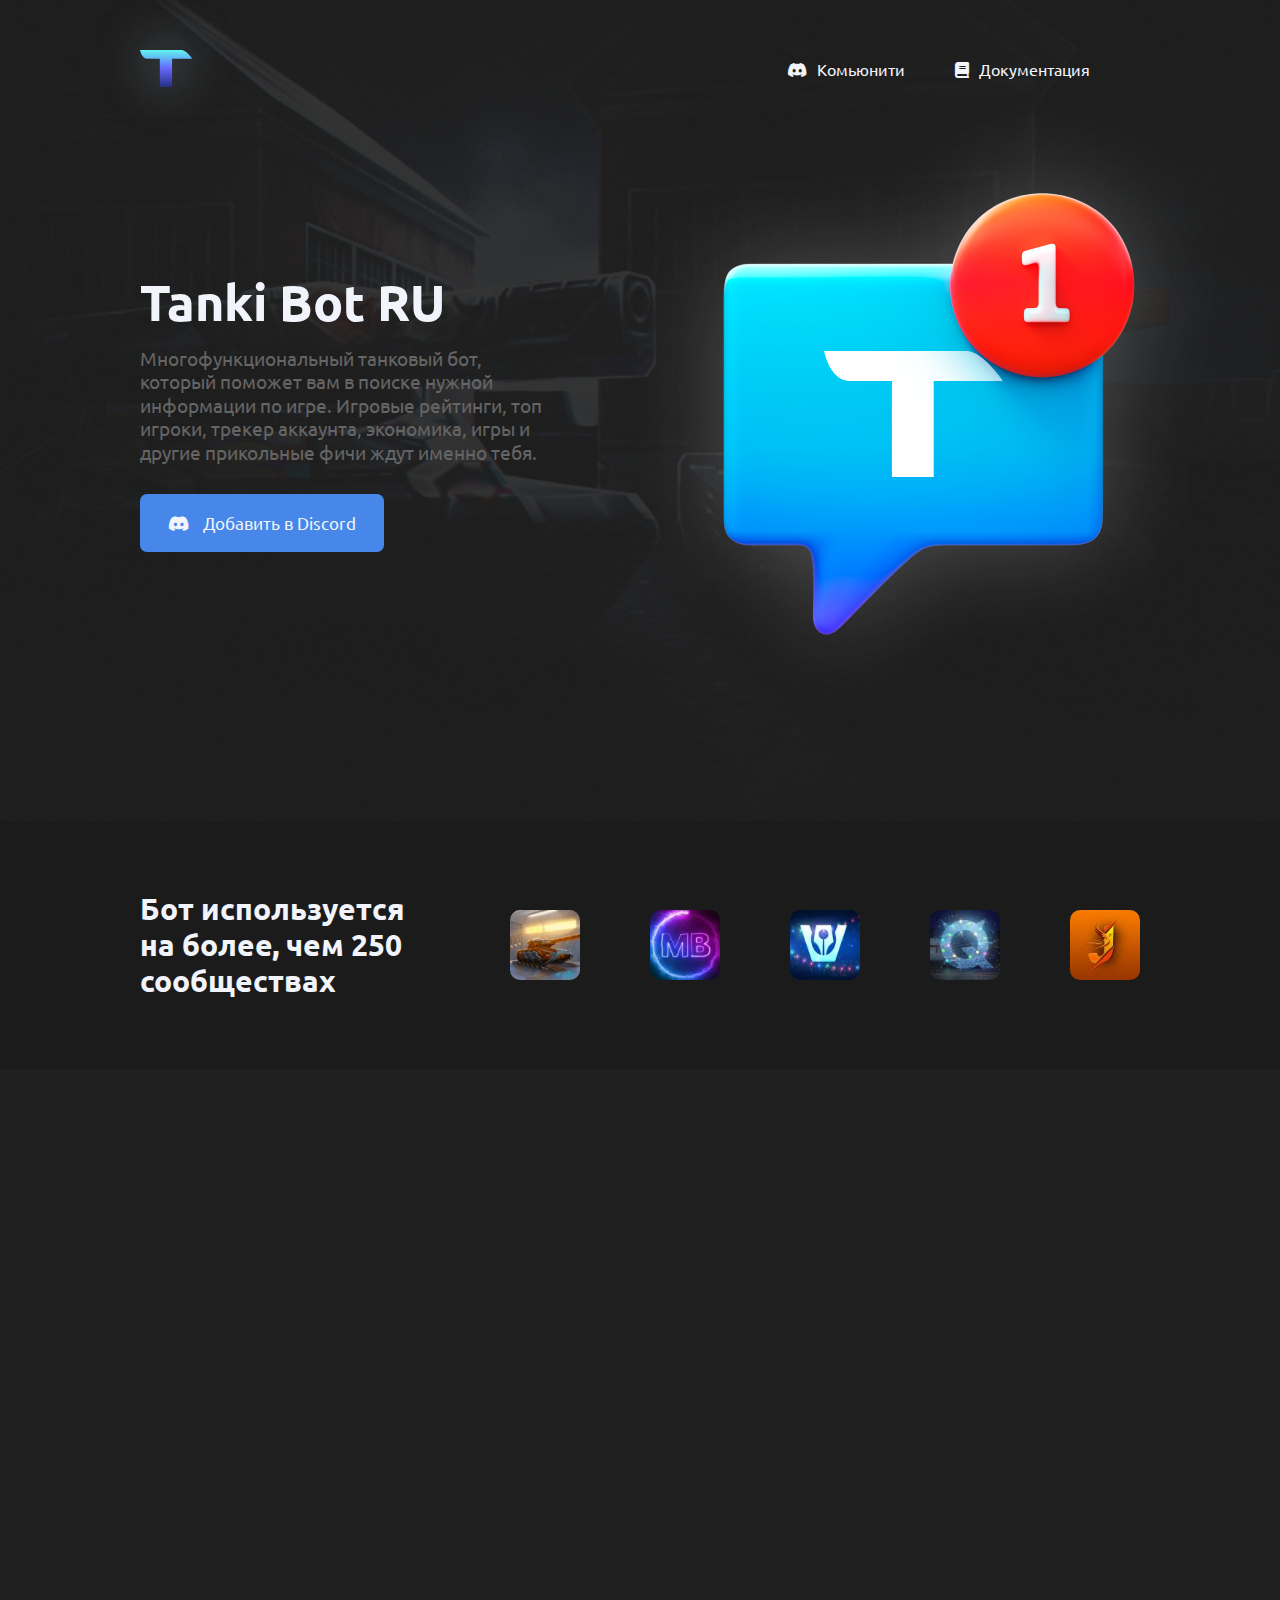
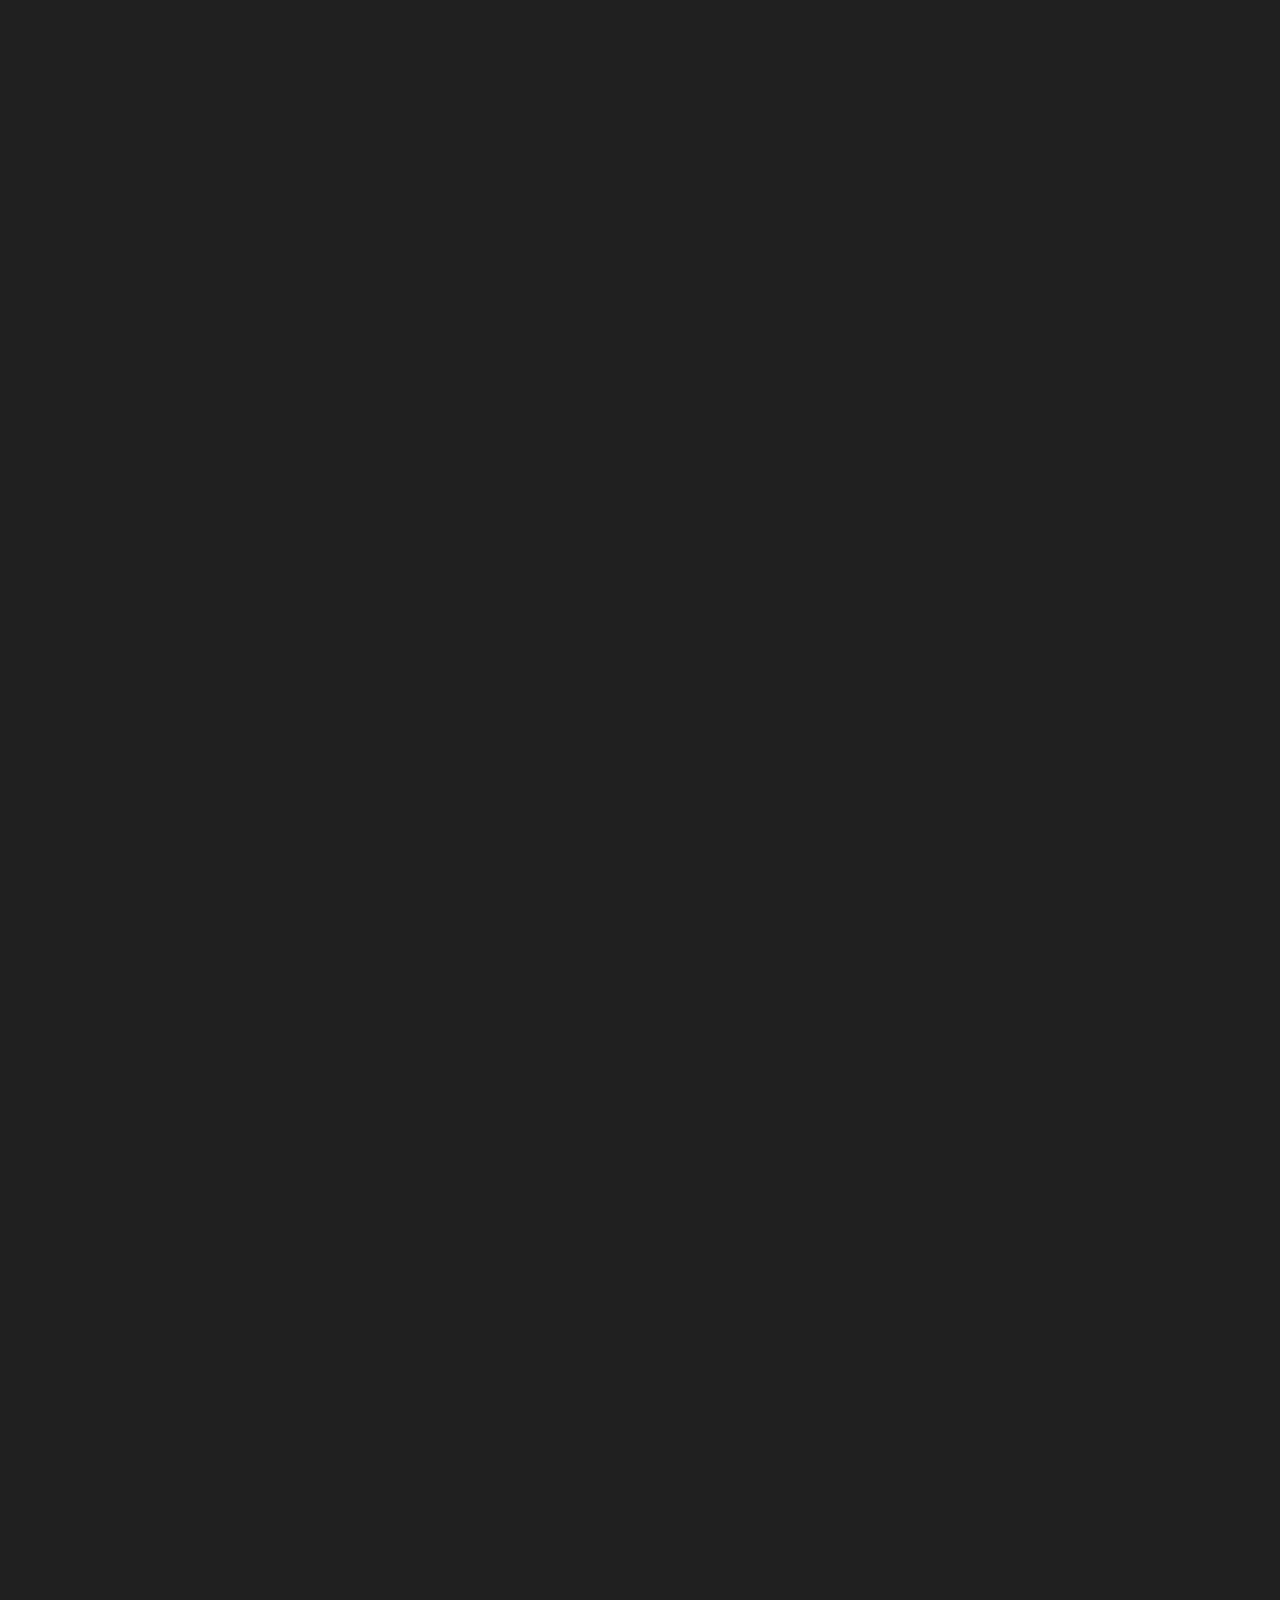
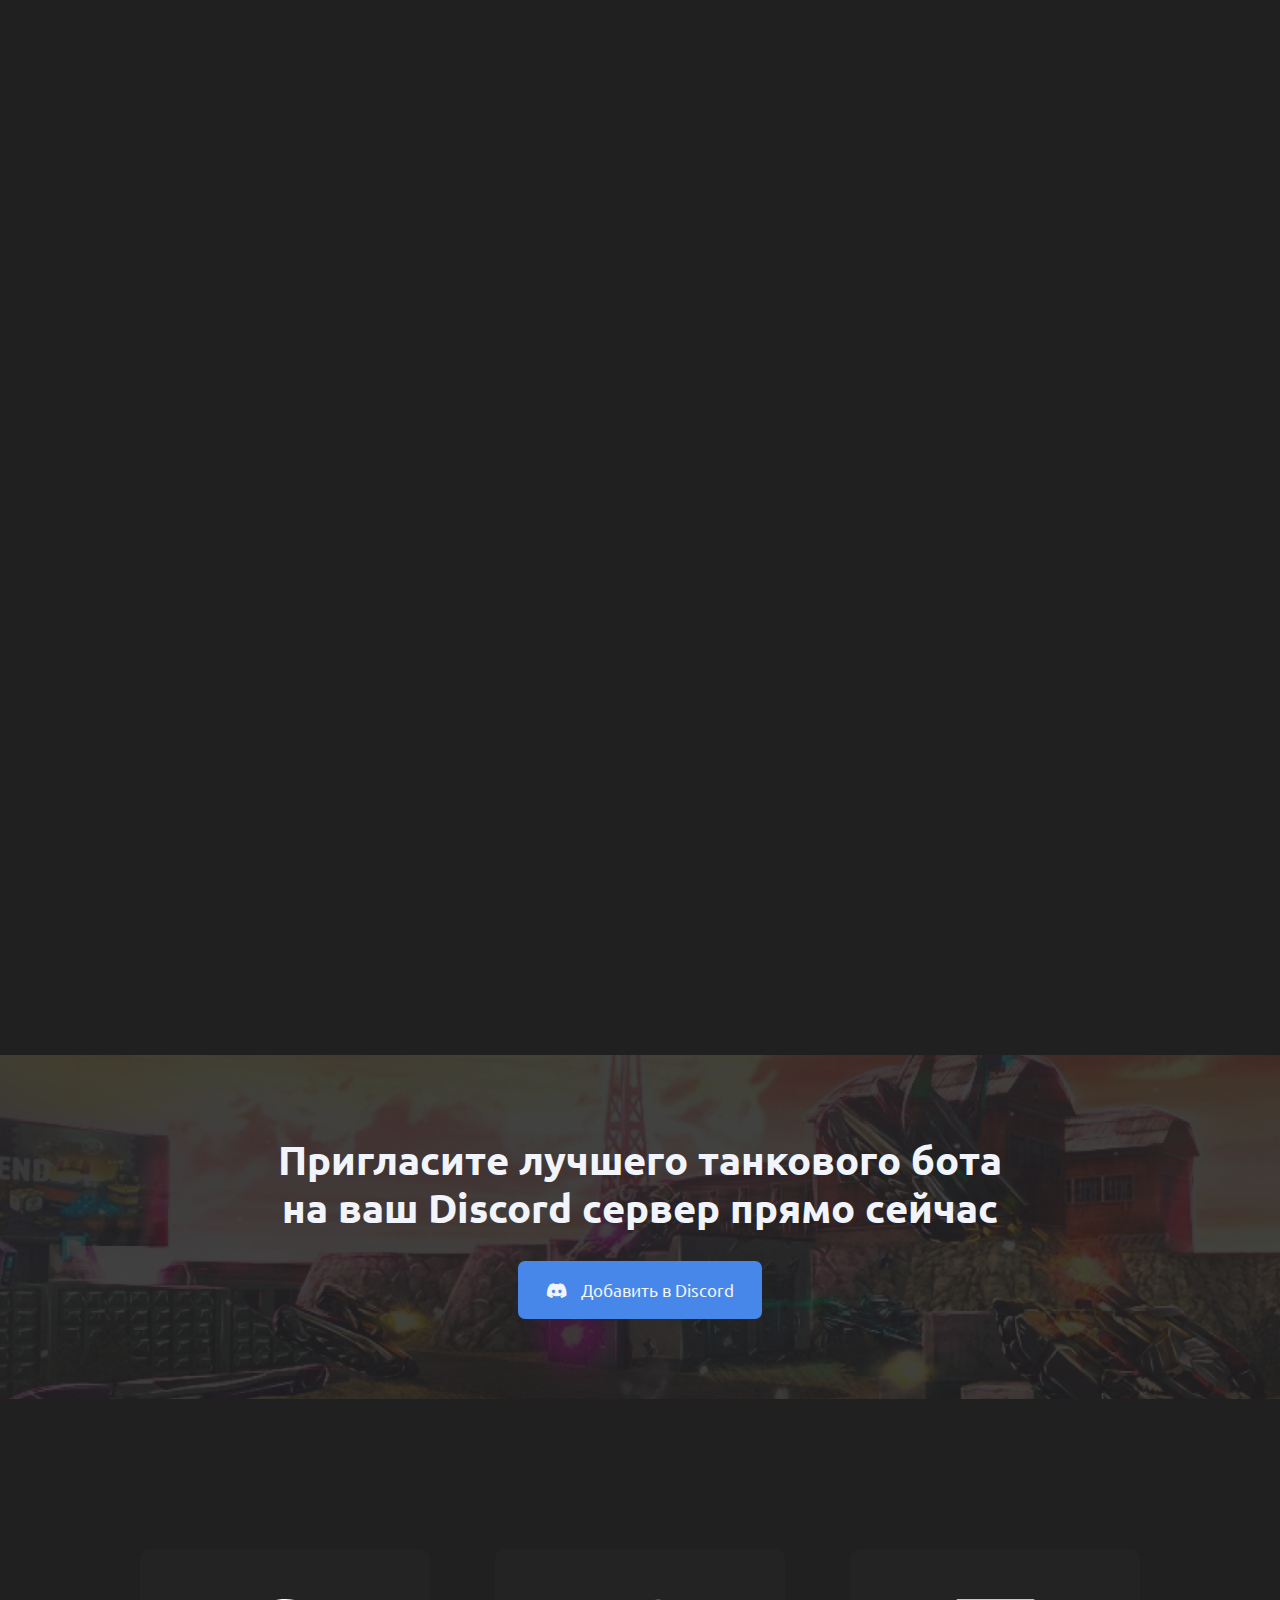
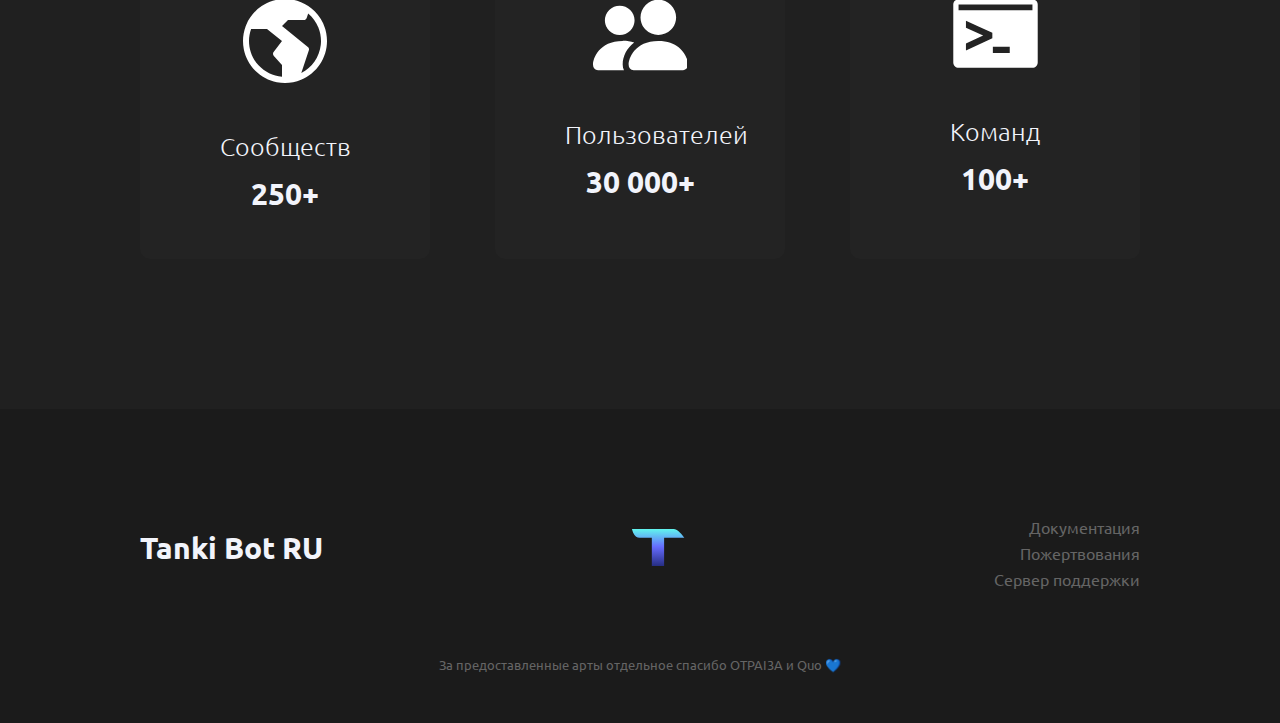
==== commit 0ce195a8: "Update languages: UK, DE" ====
--- a/index.html
+++ b/index.html
@@ -1,6 +1,15 @@
 <!DOCTYPE html>
 <html lang="ru" dir="ltr">
 <head>
+    <!-- Global site tag (gtag.js) - Google Analytics -->
+    <script async src="https://www.googletagmanager.com/gtag/js?id=G-JVQB3Z09WD"></script>
+    <script>
+      window.dataLayer = window.dataLayer || [];
+      function gtag(){dataLayer.push(arguments);}
+      gtag('js', new Date());
+
+      gtag('config', 'G-JVQB3Z09WD');
+    </script>
     <meta charset="UTF-8">
     <meta http-equiv="X-UA-Compatible" content="IE=edge">
     <meta name="viewport" content="width=device-width, initial-scale=1.0">
@@ -95,7 +104,7 @@
                         <p class="feautures__description">
                             Вы можете изменить префикс, язык команд и настроить 
                             некоторые параметры конфигурации. На данный момент 
-                            доступны следующие языки: RU, EN.<br><br>
+                            доступны следующие языки: RU, EN, UK, DE.<br><br>
                             
                             Если Вы хотите поддержать разработку бота, можете
                             перевести фразы на другой язык.
@@ -288,4 +297,4 @@
     <!-- Dav1d -->
 
 </body>
-</html>+</html>
--- a/assets/css/style.css
+++ b/assets/css/style.css
@@ -201,6 +201,17 @@
   -webkit-box-align: center;
       -ms-flex-align: center;
           align-items: center;
+  opacity: 0;
+  -webkit-transform: translateY(20px);
+          transform: translateY(20px);
+}
+
+.feautures__item.element-show {
+  opacity: 1;
+  -webkit-transition: all 1s;
+  transition: all 1s;
+  -webkit-transform: translateY(0%);
+          transform: translateY(0%);
 }
 
 .feautures__text {
--- a/assets/css/media_queries.css
+++ b/assets/css/media_queries.css
@@ -338,7 +338,7 @@
   }
 }
 
-@media screen and (max-width: 360px) {
+@media screen and (max-width: 359px) {
   .container {
     width: 200px;
   }
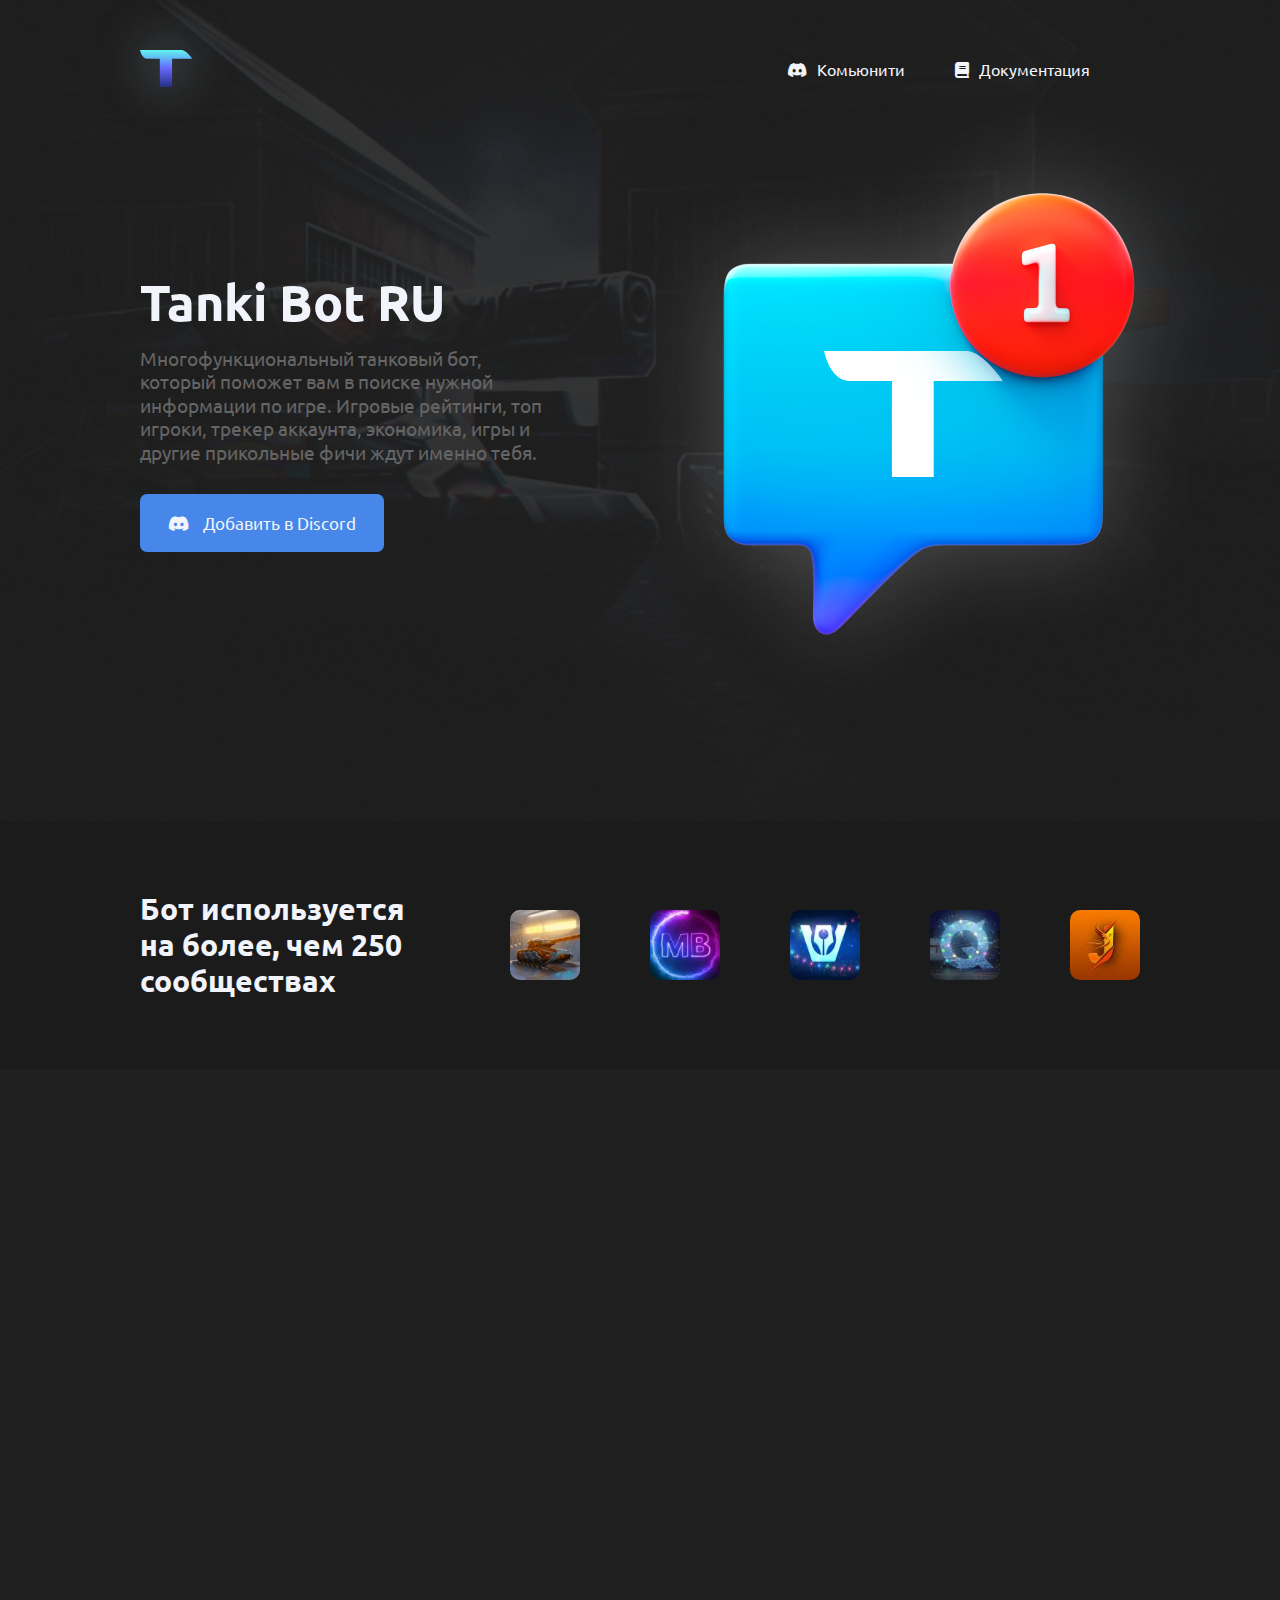
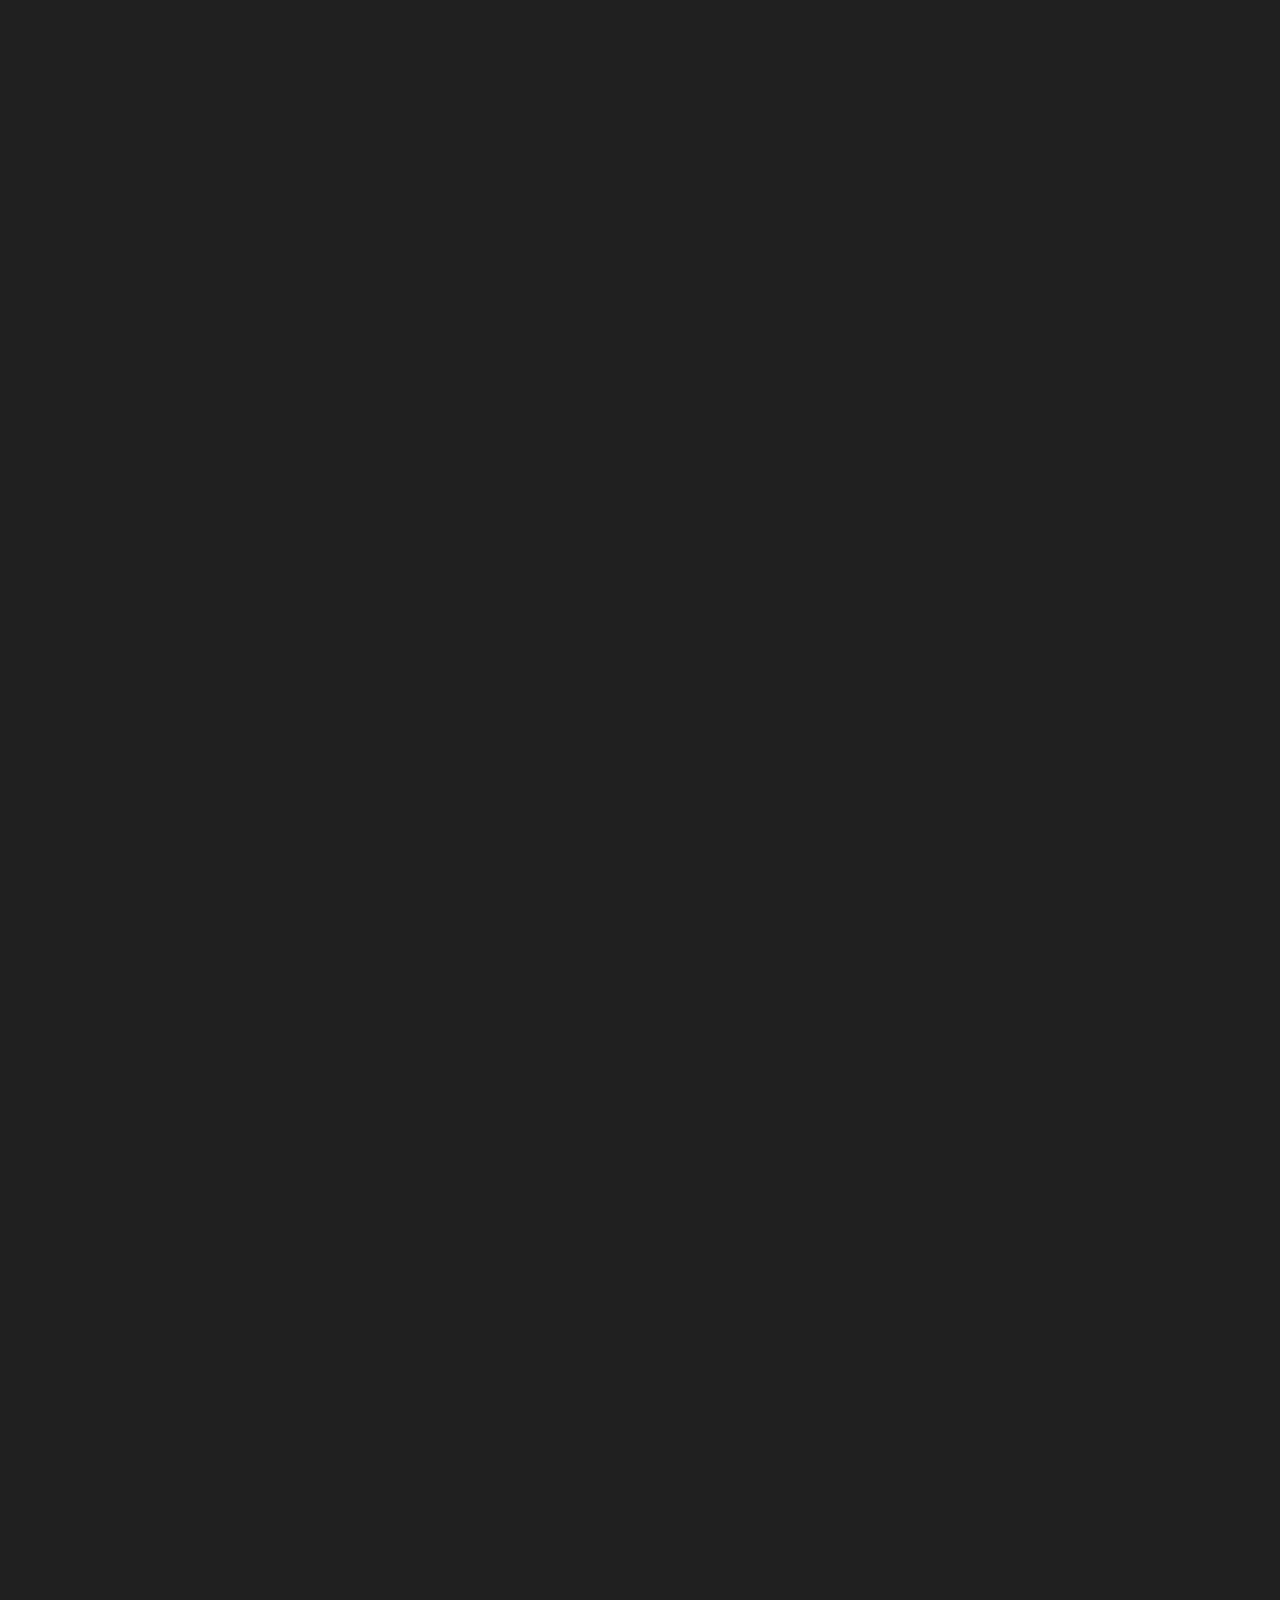
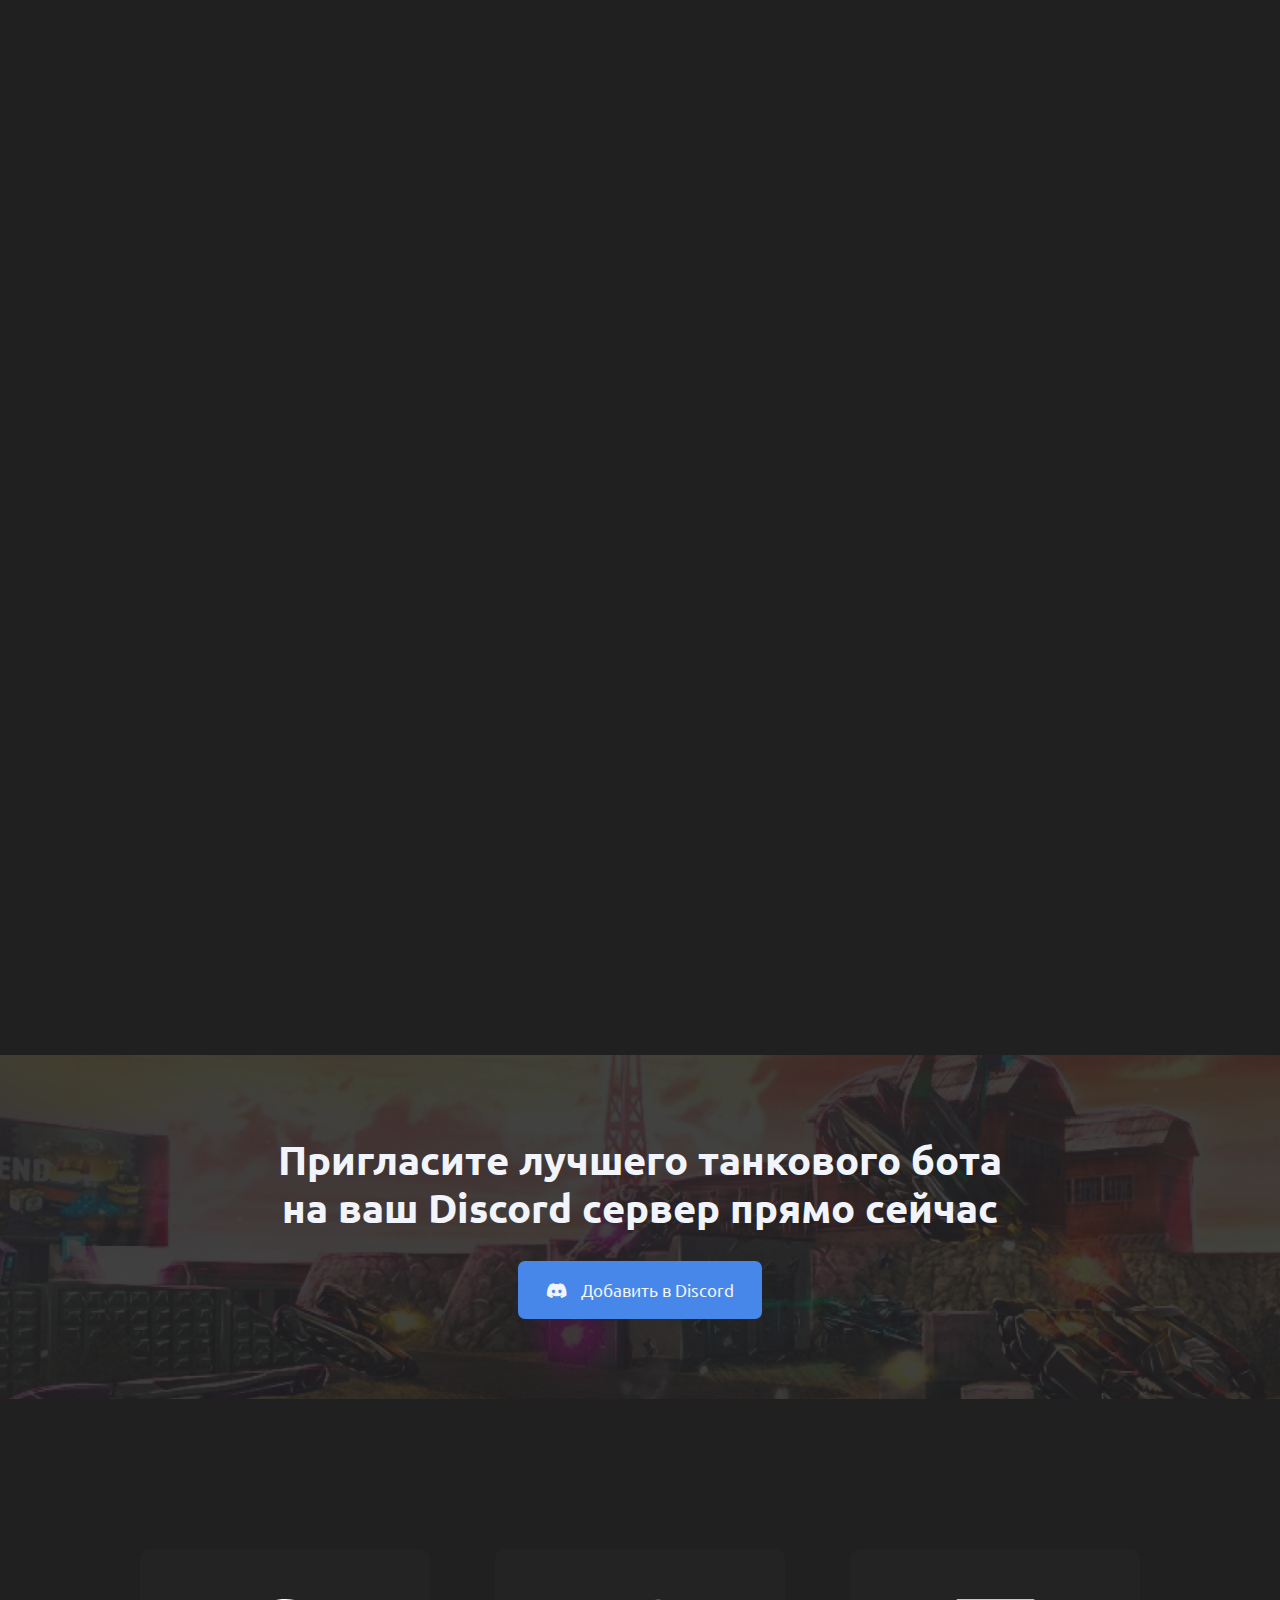
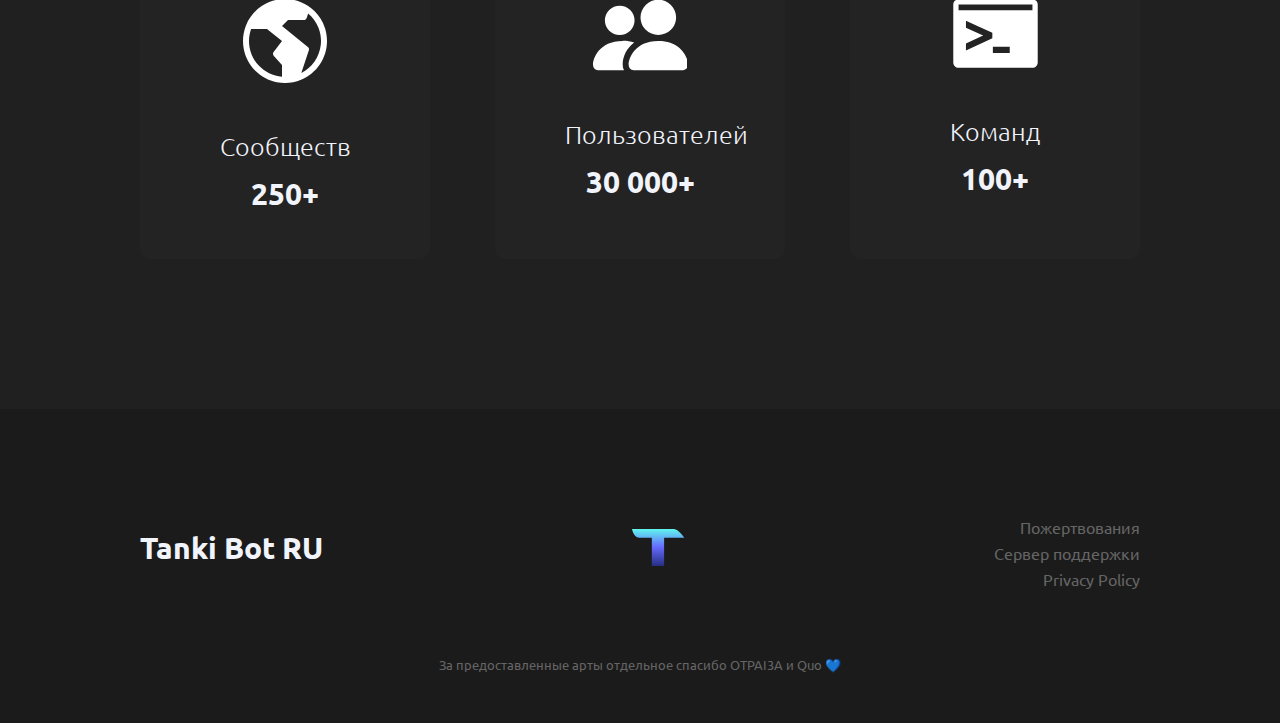
==== commit 0483aabf: "Add Privacy Policy page" ====
--- a/index.html
+++ b/index.html
@@ -283,9 +283,9 @@
                 </div>
                 <img class="footer__item" src="assets/images/logo.svg" alt="Logo">
                 <div class="footer__item">
-                    <p class="footer__link"><a class="footer__link" href="https://docs.tankibotru.xyz" target="_blank">Документация</a></p>
                     <p class="footer__link"><a class="footer__link" href="https://www.donationalerts.com/r/tanki_bot_ru" target="_blank">Пожертвования</a></p>
                     <p class="footer__link"><a class="footer__link" href="https://dsc.gg/tankibotrucommunity" target="_blank">Сервер поддержки</a></p>
+                    <p class="footer__link"><a class="footer__link" href="https://tankibotru.xyz/privacy" target="_blank">Privacy Policy</a></p>
                 </div>
             </div>
             <p class="footer__thanks">За предоставленные арты отдельное спасибо OTPAI3A и Quo 💙</p>
--- a/assets/css/style.css
+++ b/assets/css/style.css
@@ -355,4 +355,53 @@
   color: #656565;
   line-height: 124%;
 }
+
+.terms {
+  display: -webkit-box;
+  display: -ms-flexbox;
+  display: flex;
+  -webkit-box-orient: vertical;
+  -webkit-box-direction: normal;
+      -ms-flex-direction: column;
+          flex-direction: column;
+  padding: 100px 0 180px 0;
+}
+
+.terms__item {
+  display: -webkit-box;
+  display: -ms-flexbox;
+  display: flex;
+  -webkit-box-orient: vertical;
+  -webkit-box-direction: normal;
+      -ms-flex-direction: column;
+          flex-direction: column;
+  padding: 30px 0;
+}
+
+.terms__name {
+  font-size: 50px;
+  padding: 20px 0;
+}
+
+.terms__title {
+  font-size: 25px;
+}
+
+.terms__description {
+  padding-top: 30px;
+  font-size: 15px;
+  color: #656565;
+  line-height: 124%;
+}
+
+.terms__link {
+  color: #4687E9;
+  -webkit-transition: color .3s;
+  transition: color .3s;
+  text-decoration: none;
+}
+
+.terms__link:hover {
+  color: #3263ad;
+}
 /*# sourceMappingURL=style.css.map */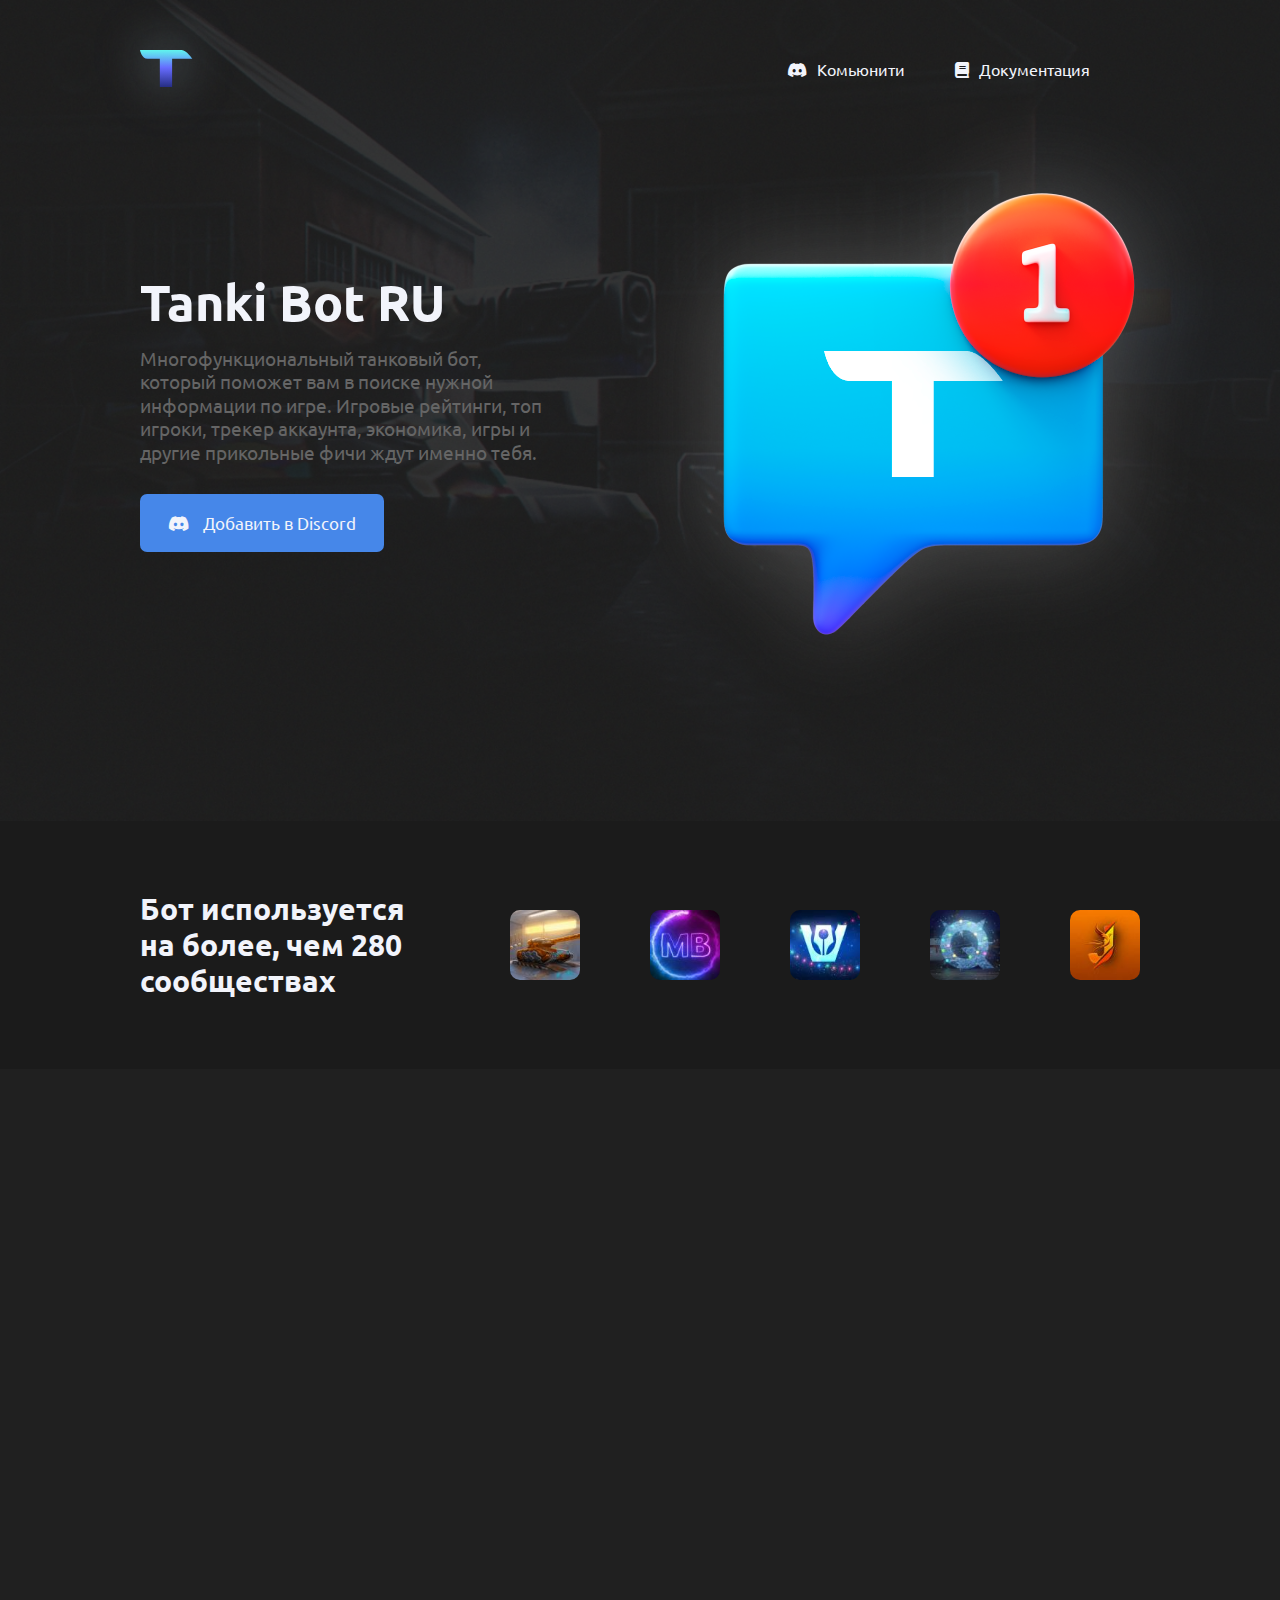
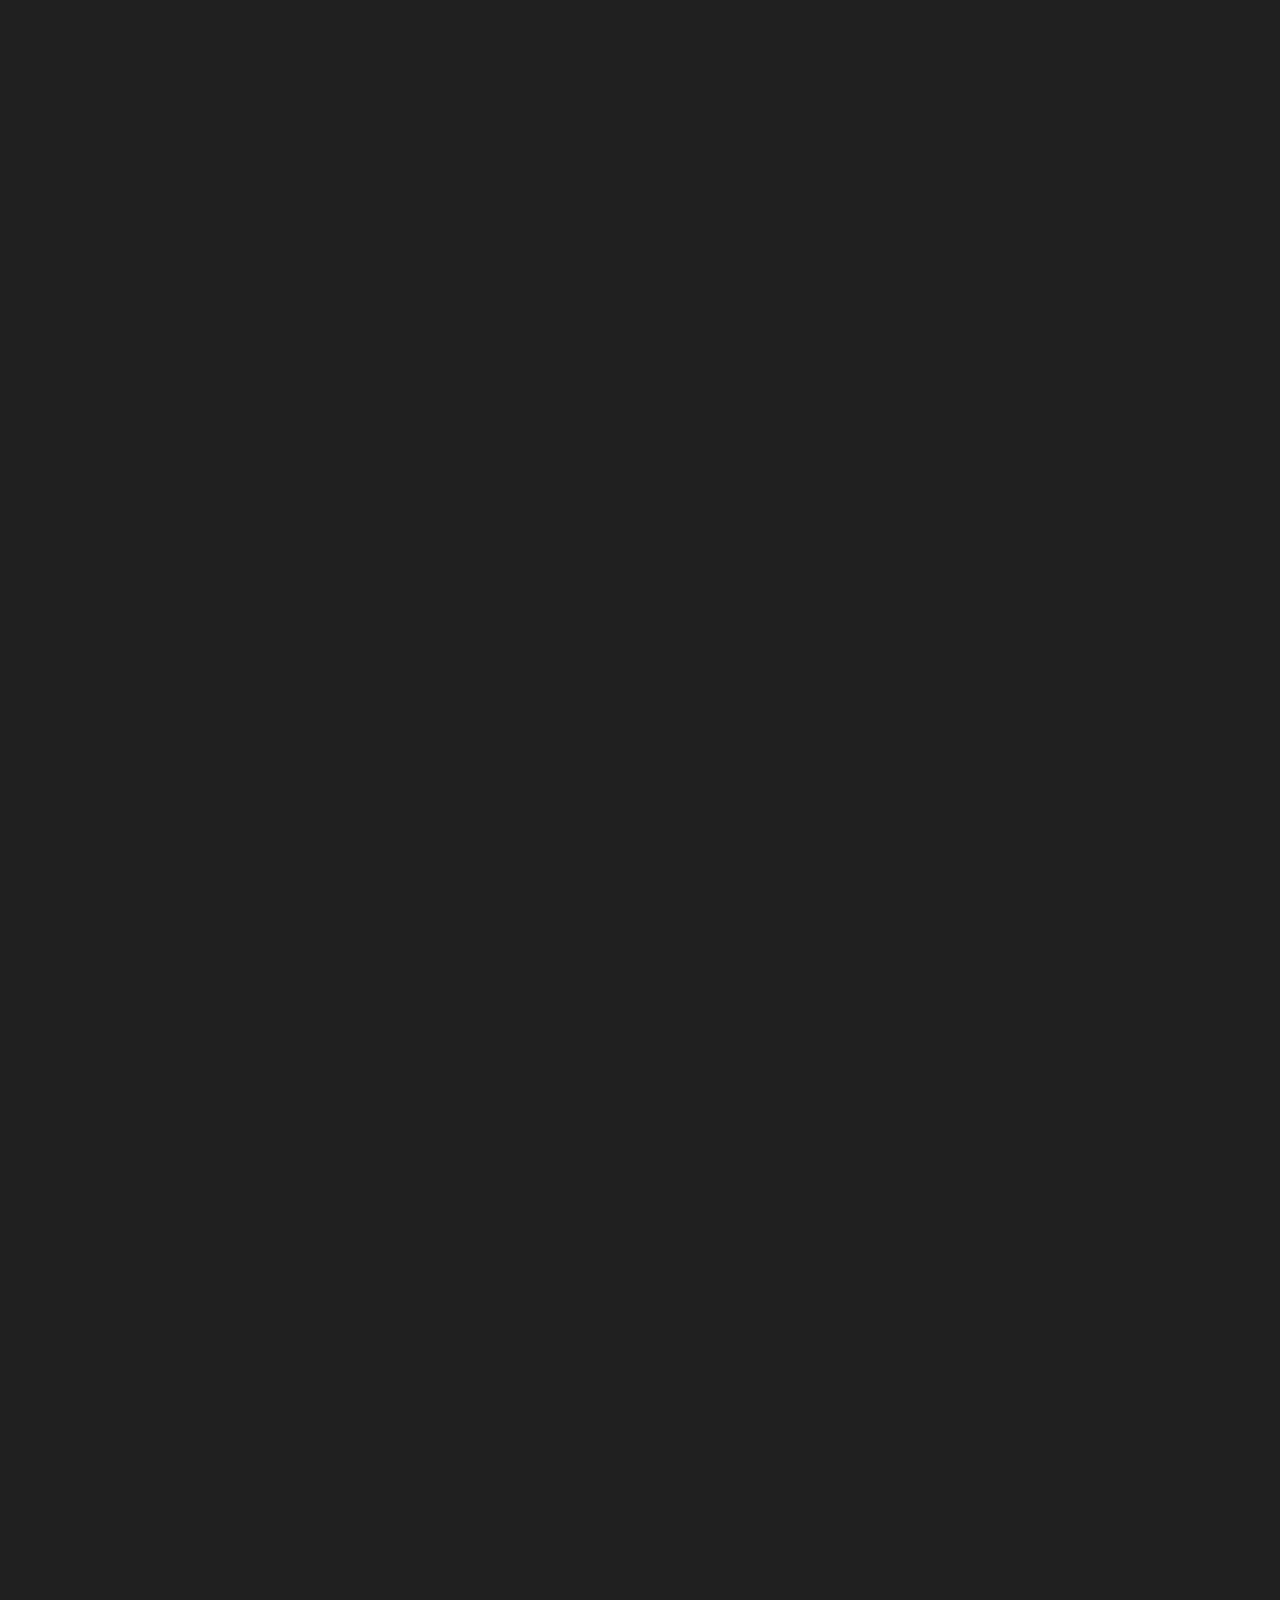
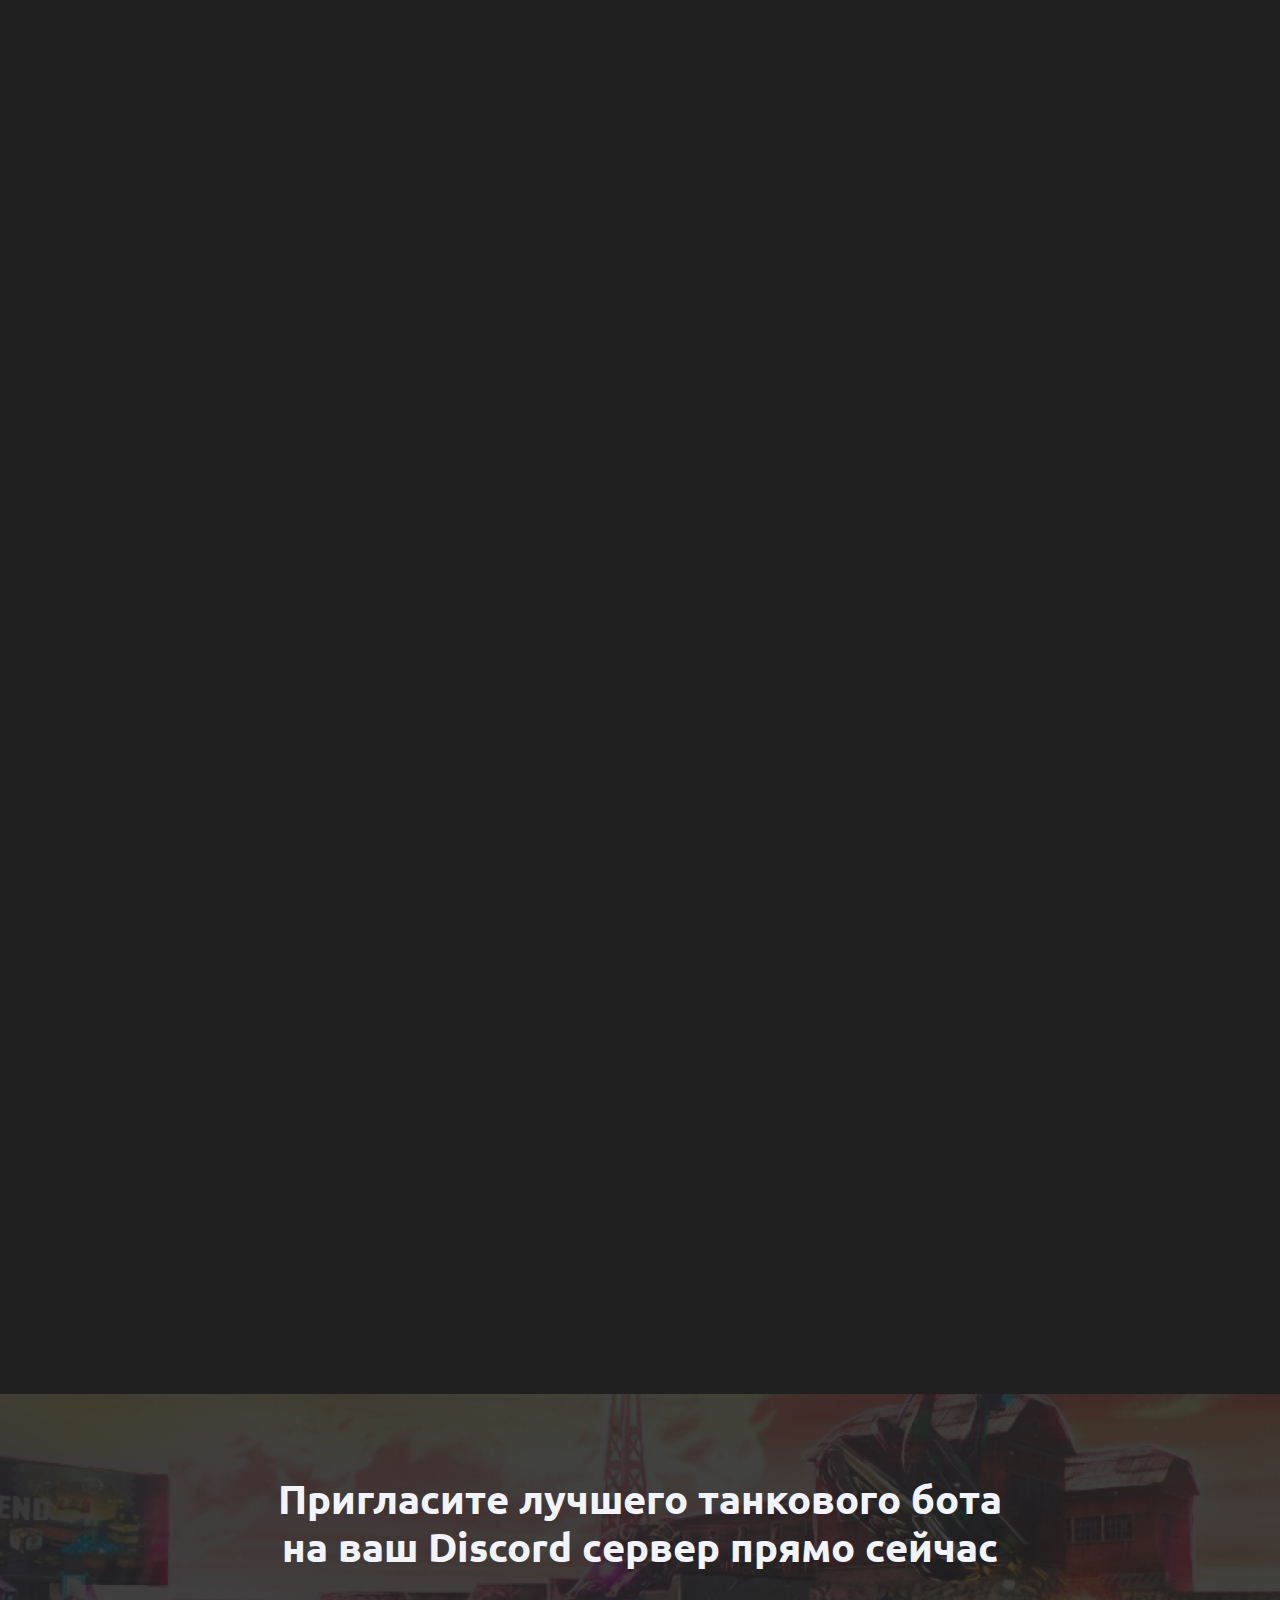
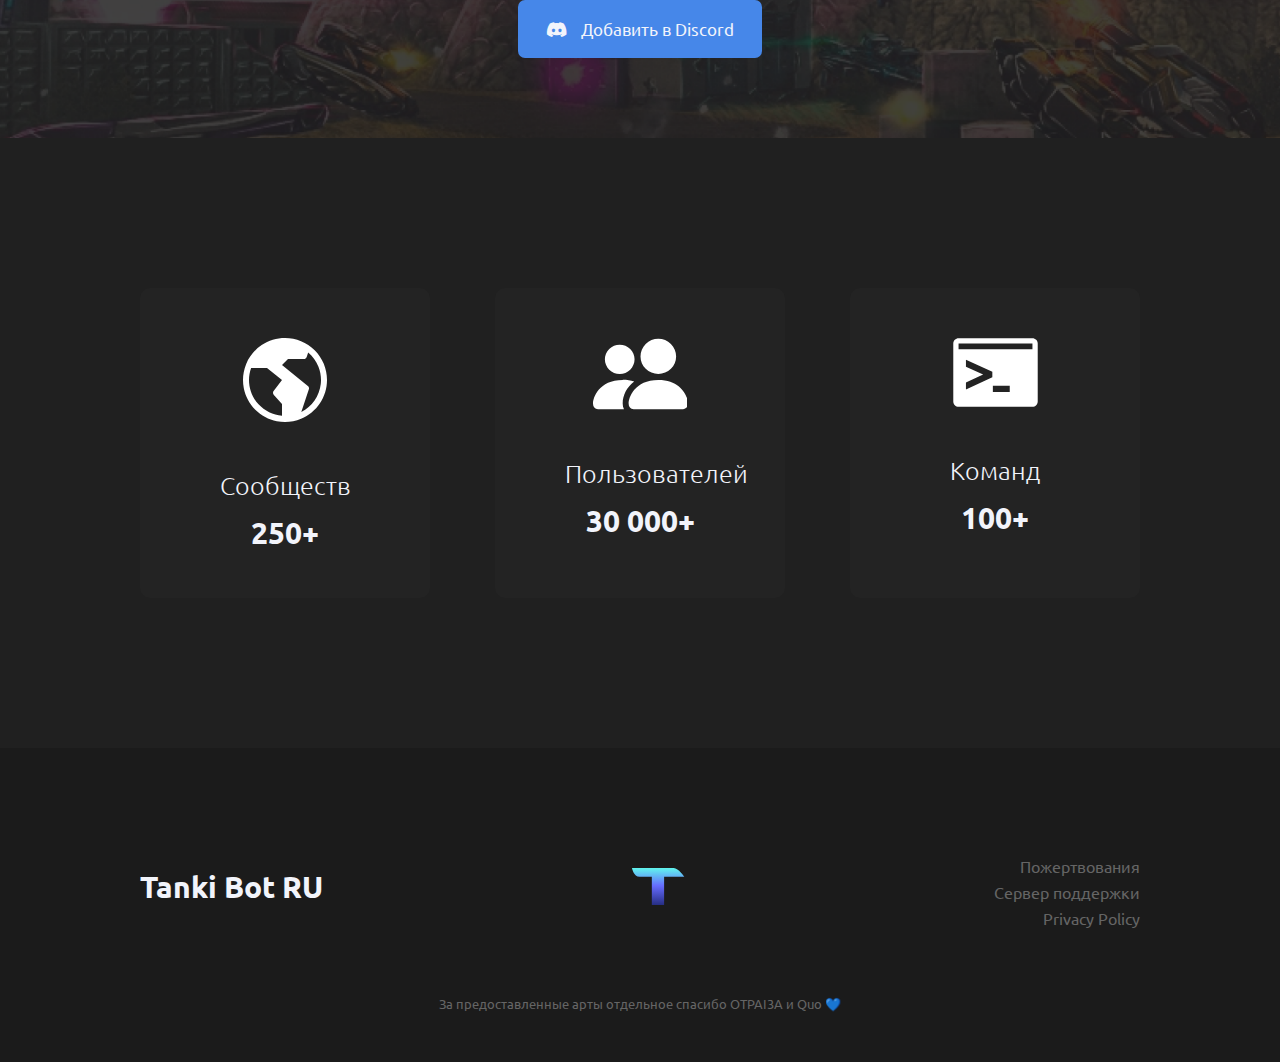
==== commit 11a20cb9: "Update" ====
--- a/index.html
+++ b/index.html
@@ -78,7 +78,7 @@
         <div class="container">
             <div class="guilds">
                 <h3 class="guilds__title">
-                    Бот используется на более, чем 250 сообществах
+                    Бот используется на более, чем 280 сообществах
                 </h3>
                 <div class="guilds__images">
                     <img class="guilds__image" src="assets/images/youtubers/immortal_hero_dow.jpg" alt="YouTuber Image" title="Immortal_Hero_Dow">
@@ -99,15 +99,10 @@
                     <div class="feautures__text">
                         <div class="feautures__top">
                             <img class="feautures__icon" src="assets/images/supplies/1.png" alt="Feauture">
-                            <h3 class="feautures__title">Простая конфигурация</h3>
-                        </div>
-                        <p class="feautures__description">
-                            Вы можете изменить префикс, язык команд и настроить 
-                            некоторые параметры конфигурации. На данный момент 
-                            доступны следующие языки: RU, EN, UK, DE.<br><br>
-                            
-                            Если Вы хотите поддержать разработку бота, можете
-                            перевести фразы на другой язык.
+                            <h3 class="feautures__title">Мультиязычность</h3>
+                        </div>
+                        <p class="feautures__description">
+                            Бот на данный момент владеет следующими языками: Русский, Английский, Украинский, Немецкий.<br><br>
                         </p>
                     </div>
                     <img class="feautures__image" src="assets/images/feautures/1.jpg" alt="Feauture">
